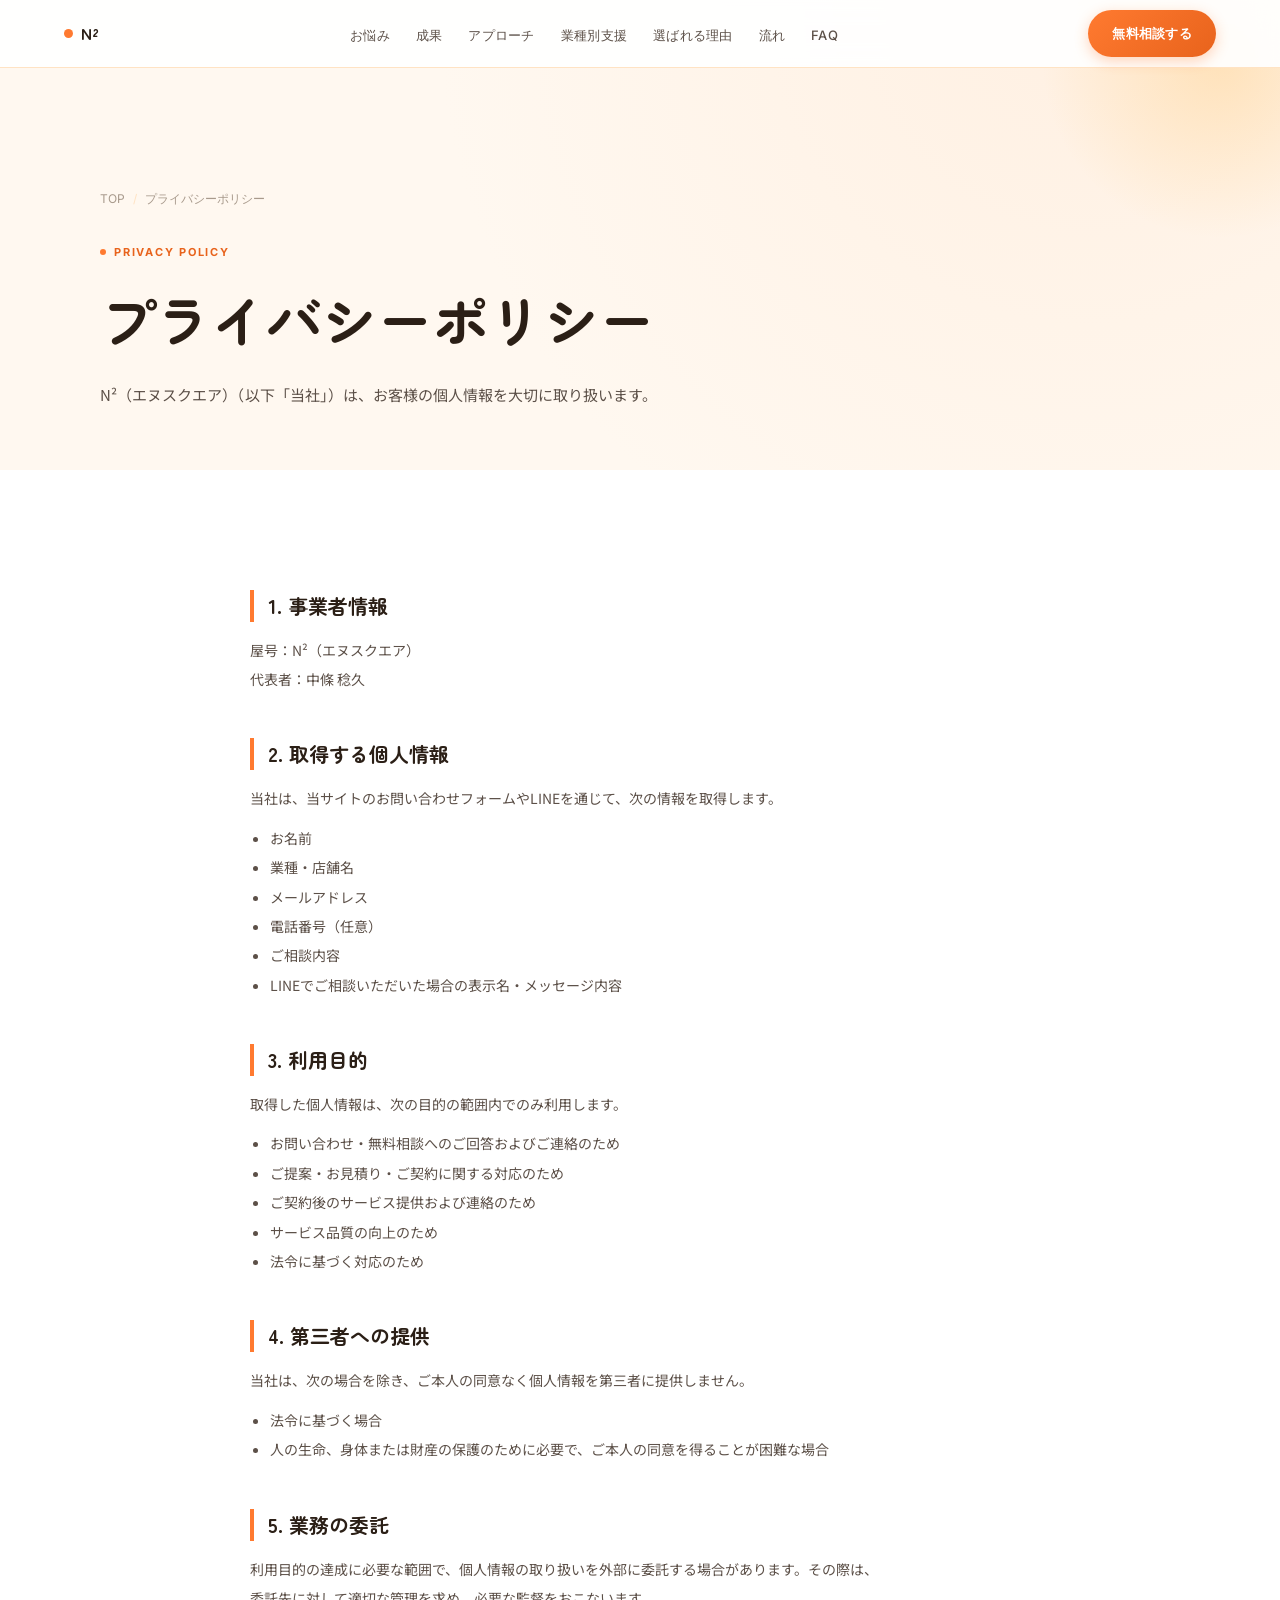
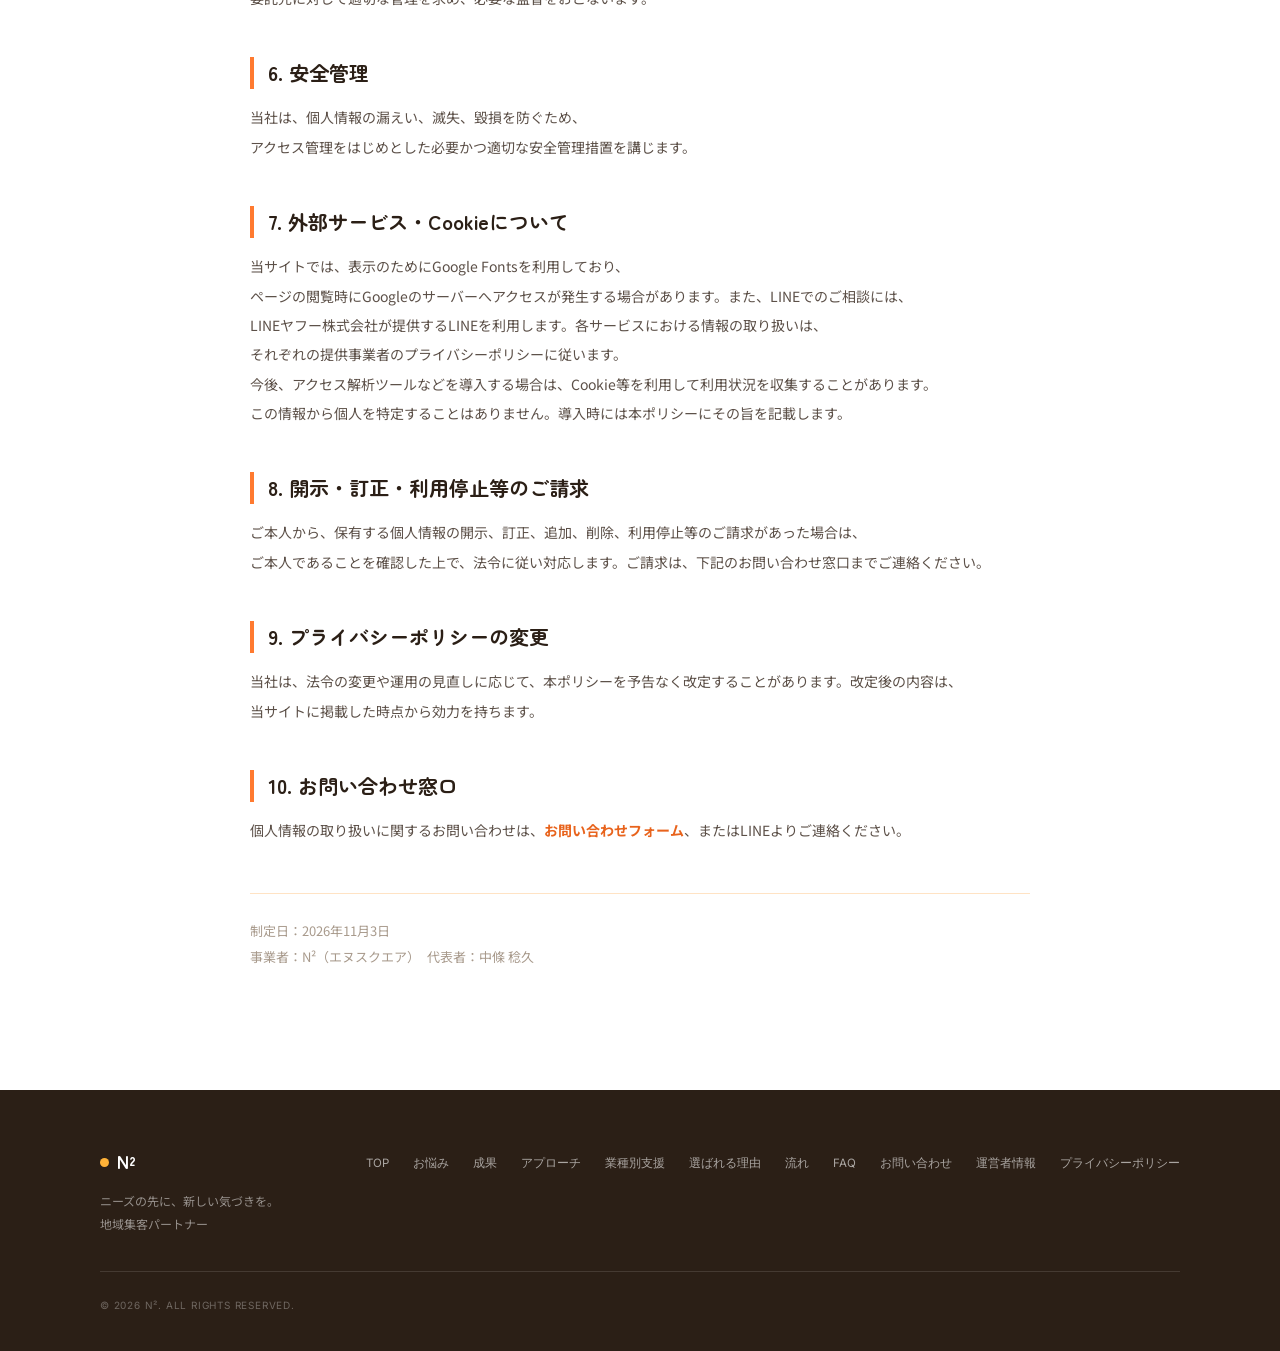
==== privacy.html @ 8d028111 "Add files via upload" ====
<!DOCTYPE html>
<html lang="ja">
<head>
<meta charset="UTF-8">
<meta name="viewport" content="width=device-width, initial-scale=1.0">
<link rel="preconnect" href="https://fonts.googleapis.com">
<link href="https://fonts.googleapis.com/css2?family=Zen+Maru+Gothic:wght@500;700;900&family=Inter:wght@400;500;600;700;800&family=Noto+Sans+JP:wght@400;500;700&display=swap" rel="stylesheet">
<link rel="stylesheet" href="style.css">
<title>プライバシーポリシー｜N²（エヌスクエア）</title>
<meta name="description" content="N²（エヌスクエア）のプライバシーポリシー。個人情報の取得・利用目的・管理についてご案内します。">
</head>
<body>
<!-- ── MOBILE NAV DRAWER ── -->
<div class="mobile-nav" id="mobileNav">
  <a href="pain.html" onclick="closeMobileNav()">お悩み</a>
  <a href="results.html" onclick="closeMobileNav()">成果</a>
  <a href="approach.html" onclick="closeMobileNav()">アプローチ</a>
  <a href="industries.html" onclick="closeMobileNav()">業種別支援</a>
  <a href="reasons.html" onclick="closeMobileNav()">選ばれる理由</a>
  <a href="flow.html" onclick="closeMobileNav()">流れ</a>
  <a href="faq.html" onclick="closeMobileNav()">FAQ</a>
  <div class="mobile-nav-cta">
    <a href="contact.html" class="btn-primary" onclick="closeMobileNav()" style="justify-content:center;width:100%">
      無料相談する
      <svg viewBox="0 0 14 14" stroke="currentColor" fill="none" stroke-width="1.8"><path d="M2 7h10M8 3l4 4-4 4"/></svg>
    </a>
  </div>
</div>

<!-- ── NAV ── -->
<nav class="nav" id="mainNav">
  <a href="index.html" class="nav-logo"><span class="dot"></span>N²</a>
  <ul class="nav-links">
    <li><a href="pain.html">お悩み</a></li>
    <li><a href="results.html">成果</a></li>
    <li><a href="approach.html">アプローチ</a></li>
    <li><a href="industries.html">業種別支援</a></li>
    <li><a href="reasons.html">選ばれる理由</a></li>
    <li><a href="flow.html">流れ</a></li>
    <li><a href="faq.html">FAQ</a></li>
  </ul>
  <div class="nav-right">
    <a href="contact.html" class="nav-cta">無料相談する</a>
    <button class="nav-hamburger" onclick="toggleMobileNav()" aria-label="メニュー">
      <span></span><span></span><span></span>
    </button>
  </div>
</nav>

<section class="page-header">
  <div class="page-header-inner">
    <div class="breadcrumb"><a href="index.html">TOP</a><span class="sep">/</span><span>プライバシーポリシー</span></div>
    <span class="eyebrow">PRIVACY POLICY</span>
    <h1 class="page-title">プライバシーポリシー</h1>
    <p class="page-lead">N²（エヌスクエア）（以下「当社」）は、お客様の個人情報を大切に取り扱います。</p>
  </div>
</section>

<section class="section-block">
  <div class="section-block-inner">
    <div class="policy-body">
      <h2>1. 事業者情報</h2>
      <p>屋号：N²（エヌスクエア）<br>代表者：中條 稔久</p>

      <h2>2. 取得する個人情報</h2>
      <p>当社は、当サイトのお問い合わせフォームやLINEを通じて、次の情報を取得します。</p>
      <ul>
        <li>お名前</li>
        <li>業種・店舗名</li>
        <li>メールアドレス</li>
        <li>電話番号（任意）</li>
        <li>ご相談内容</li>
        <li>LINEでご相談いただいた場合の表示名・メッセージ内容</li>
      </ul>

      <h2>3. 利用目的</h2>
      <p>取得した個人情報は、次の目的の範囲内でのみ利用します。</p>
      <ul>
        <li>お問い合わせ・無料相談へのご回答およびご連絡のため</li>
        <li>ご提案・お見積り・ご契約に関する対応のため</li>
        <li>ご契約後のサービス提供および連絡のため</li>
        <li>サービス品質の向上のため</li>
        <li>法令に基づく対応のため</li>
      </ul>

      <h2>4. 第三者への提供</h2>
      <p>当社は、次の場合を除き、ご本人の同意なく個人情報を第三者に提供しません。</p>
      <ul>
        <li>法令に基づく場合</li>
        <li>人の生命、身体または財産の保護のために必要で、ご本人の同意を得ることが困難な場合</li>
      </ul>

      <h2>5. 業務の委託</h2>
      <p>利用目的の達成に必要な範囲で、個人情報の取り扱いを外部に委託する場合があります。その際は、委託先に対して適切な管理を求め、必要な監督をおこないます。</p>

      <h2>6. 安全管理</h2>
      <p>当社は、個人情報の漏えい、滅失、毀損を防ぐため、アクセス管理をはじめとした必要かつ適切な安全管理措置を講じます。</p>

      <h2>7. 外部サービス・Cookieについて</h2>
      <p>当サイトでは、表示のためにGoogle Fontsを利用しており、ページの閲覧時にGoogleのサーバーへアクセスが発生する場合があります。また、LINEでのご相談には、LINEヤフー株式会社が提供するLINEを利用します。各サービスにおける情報の取り扱いは、それぞれの提供事業者のプライバシーポリシーに従います。</p>
      <p>今後、アクセス解析ツールなどを導入する場合は、Cookie等を利用して利用状況を収集することがあります。この情報から個人を特定することはありません。導入時には本ポリシーにその旨を記載します。</p>

      <h2>8. 開示・訂正・利用停止等のご請求</h2>
      <p>ご本人から、保有する個人情報の開示、訂正、追加、削除、利用停止等のご請求があった場合は、ご本人であることを確認した上で、法令に従い対応します。ご請求は、下記のお問い合わせ窓口までご連絡ください。</p>

      <h2>9. プライバシーポリシーの変更</h2>
      <p>当社は、法令の変更や運用の見直しに応じて、本ポリシーを予告なく改定することがあります。改定後の内容は、当サイトに掲載した時点から効力を持ちます。</p>

      <h2>10. お問い合わせ窓口</h2>
      <p>個人情報の取り扱いに関するお問い合わせは、<a href="contact.html" style="color:var(--accent-deep);font-weight:700;">お問い合わせフォーム</a>、またはLINEよりご連絡ください。</p>

      <div class="policy-meta">
        制定日：2026年11月3日<br>
        事業者：N²（エヌスクエア）　代表者：中條 稔久
      </div>
    </div>
  </div>
</section>

<!-- ════════════════ FOOTER ════════════════ -->
<footer class="footer">
  <div class="footer-inner">
    <div>
      <div class="footer-brand-name"><span class="dot"></span>N²</div>
      <div class="footer-brand-tagline">ニーズの先に、新しい気づきを。<br>地域集客パートナー</div>
    </div>
    <ul class="footer-nav">
      <li><a href="index.html">TOP</a></li>
      <li><a href="pain.html">お悩み</a></li>
      <li><a href="results.html">成果</a></li>
      <li><a href="approach.html">アプローチ</a></li>
      <li><a href="industries.html">業種別支援</a></li>
      <li><a href="reasons.html">選ばれる理由</a></li>
      <li><a href="flow.html">流れ</a></li>
      <li><a href="faq.html">FAQ</a></li>
      <li><a href="contact.html">お問い合わせ</a></li>
      <li><a href="about.html">運営者情報</a></li>
      <li><a href="privacy.html">プライバシーポリシー</a></li>
    </ul>
  </div>
  <div class="footer-bottom">
    <span class="footer-copy">© 2026 N². ALL RIGHTS RESERVED.</span>
  </div>
</footer>

<!-- FLOATING CTA -->
<div class="float-cta" id="floatCta">
  <a href="contact.html" class="float-btn line">
    <svg viewBox="0 0 18 18" fill="white" width="16" height="16"><path d="M9 1C4.58 1 1 4.13 1 8.01c0 3.39 2.69 6.24 6.35 6.85.47.09 1.11.27 1.27.62.14.32.09.82.04 1.14l-.2 1.23c-.06.35-.28 1.37 1.2.75 1.49-.63 8.03-4.73 10.96-8.1A6.9 6.9 0 0017 8.01C17 4.13 13.42 1 9 1z"/></svg>
    LINE相談
  </a>
  <a href="contact.html" class="float-btn primary">
    無料相談する
    <svg viewBox="0 0 14 14" stroke="currentColor" fill="none" stroke-width="1.8" width="14" height="14"><path d="M2 7h10M8 3l4 4-4 4"/></svg>
  </a>
</div>

<script src="script.js"></script>
</body>
</html>
---- style.css ----
/* ════════════════════════════
   TOKENS — オレンジ系ポップ・親近感
════════════════════════════ */
:root {
  --white:   #ffffff;
  --cream:   #fff8f0;
  --border:  #ffe3c4;
  --mid:     #a89a8c;
  --body:    #5c5048;
  --ink:     #2b1f16;

  --accent:      #ff7a30;
  --accent-deep: #e8631c;
  --accent-soft: #fff0e2;
  --accent-2:    #ffb238;
  --accent-2-soft: #fff6e5;

  --font-display: 'Zen Maru Gothic', 'Noto Sans JP', sans-serif;
  --font-ui:      'Inter', sans-serif;
  --font-body:    'Noto Sans JP', sans-serif;

  --max: 1080px;
  --pad-x: clamp(20px, 5vw, 80px);
  --pad-section: clamp(64px, 10vw, 120px);
}

*, *::before, *::after { box-sizing: border-box; margin: 0; padding: 0; }
html { scroll-behavior: smooth; -webkit-font-smoothing: antialiased; }
body {
  font-family: var(--font-body);
  background: var(--white);
  color: var(--ink);
  line-height: 1.85;
  overflow-x: hidden;
}
img { display: block; max-width: 100%; }
a { color: inherit; text-decoration: none; }
button { border: none; cursor: pointer; background: none; font-family: inherit; }

/* 日本語の自然な改行：助詞・句読点の直後で改行されにくいよう調整 */
.jp-text, h1, h2, h3, p {
  word-break: keep-all;
  overflow-wrap: anywhere;
  line-break: strict;
}

.wrap { max-width: var(--max); margin: 0 auto; padding: 0 var(--pad-x); }

.eyebrow {
  font-family: var(--font-ui);
  font-size: 11px;
  font-weight: 700;
  letter-spacing: 0.16em;
  color: var(--accent-deep);
  text-transform: uppercase;
  margin-bottom: 16px;
  display: inline-flex;
  align-items: center;
  gap: 8px;
}
.eyebrow::before {
  content: '';
  width: 6px;
  height: 6px;
  border-radius: 50%;
  background: var(--accent);
  display: block;
}
.divider { width: 100%; height: 1px; background: var(--border); }

.reveal { opacity: 0; transform: translateY(22px); transition: opacity .65s ease, transform .65s ease; }
.reveal.visible { opacity: 1; transform: translateY(0); }
.reveal-delay-1{transition-delay:.08s}.reveal-delay-2{transition-delay:.16s}
.reveal-delay-3{transition-delay:.24s}.reveal-delay-4{transition-delay:.32s}.reveal-delay-5{transition-delay:.4s}

/* ════════════════════════════
   NAV — ページ遷移型
════════════════════════════ */
.nav {
  position: fixed; top: 0; left: 0; right: 0; z-index: 200;
  height: 68px;
  display: flex; align-items: center; justify-content: space-between;
  padding: 0 var(--pad-x);
  background: rgba(255,255,255,0.92);
  backdrop-filter: blur(14px);
  border-bottom: 1px solid var(--border);
}
.nav-logo {
  font-family: var(--font-display);
  font-weight: 700;
  font-size: 16px;
  letter-spacing: 0.02em;
  color: var(--ink);
  display: flex; align-items: center; gap: 8px;
}
.nav-logo .dot { width: 9px; height: 9px; border-radius: 50%; background: var(--accent); }
.nav-right { display: flex; align-items: center; gap: 28px; }
.nav-links { display: flex; gap: 26px; list-style: none; }
.nav-links a {
  font-family: var(--font-ui); font-size: 13px; font-weight: 500;
  color: var(--body); letter-spacing: 0.02em;
  position: relative; padding: 4px 0;
  transition: color .2s;
}
.nav-links a::after {
  content: ''; position: absolute; left: 0; bottom: -2px;
  width: 0; height: 2px; background: var(--accent);
  transition: width .25s;
}
.nav-links a:hover { color: var(--ink); }
.nav-links a:hover::after { width: 100%; }
.nav-links a.active { color: var(--accent-deep); font-weight: 700; }
.nav-links a.active::after { width: 100%; }
.nav-cta {
  font-family: var(--font-ui); font-size: 13px; font-weight: 700; color: var(--white);
  background: linear-gradient(135deg, var(--accent), var(--accent-deep));
  padding: 11px 24px; border-radius: 100px; letter-spacing: 0.02em;
  box-shadow: 0 4px 14px rgba(255,122,48,0.32);
  transition: transform .2s, box-shadow .2s;
}
.nav-cta:hover { transform: translateY(-1px); box-shadow: 0 6px 18px rgba(255,122,48,0.42); }
.nav-hamburger { display: none; flex-direction: column; gap: 5px; padding: 4px; }
.nav-hamburger span { display: block; width: 22px; height: 2px; border-radius: 2px; background: var(--ink); transition: all .3s; }

.mobile-nav {
  position: fixed; inset: 0; z-index: 180; background: var(--white);
  display: flex; flex-direction: column; padding: 88px var(--pad-x) 40px;
  transform: translateX(100%); transition: transform .4s cubic-bezier(.4,0,.2,1);
}
.mobile-nav.open { transform: translateX(0); }
.mobile-nav a {
  font-family: var(--font-display); font-size: 24px; font-weight: 700; color: var(--ink);
  padding: 18px 0; border-bottom: 1px solid var(--border); display: block;
}
.mobile-nav a.active { color: var(--accent-deep); }
.mobile-nav-cta { margin-top: 32px; }

/* ════════════════════════════
   PAGE HEADER（各下層ページ共通の見出しブロック）
════════════════════════════ */
.page-header {
  padding: calc(68px + var(--pad-section)) var(--pad-x) 60px;
  background:
    radial-gradient(circle at 85% 0%, var(--accent-soft) 0%, transparent 55%),
    var(--cream);
  position: relative;
  overflow: hidden;
}
.page-header::before {
  content: '';
  position: absolute; top: -120px; right: -120px;
  width: 360px; height: 360px; border-radius: 50%;
  background: radial-gradient(circle, rgba(255,178,56,0.25), transparent 70%);
}
.page-header-inner { max-width: var(--max); margin: 0 auto; position: relative; z-index: 1; }
.breadcrumb {
  display: flex; align-items: center; gap: 8px;
  font-family: var(--font-ui); font-size: 12px; color: var(--mid);
  margin-bottom: 24px;
}
.breadcrumb a { color: var(--mid); transition: color .2s; }
.breadcrumb a:hover { color: var(--accent-deep); }
.breadcrumb .sep { color: var(--border); }
.page-title {
  font-family: var(--font-display);
  font-size: clamp(32px, 5.5vw, 56px);
  font-weight: 700;
  line-height: 1.45;
  letter-spacing: -0.01em;
}
.page-lead {
  font-size: 15px; color: var(--body); margin-top: 20px; max-width: 600px; line-height: 2;
}

/* ════════════════════════════
   HERO（TOPページ専用）
════════════════════════════ */
.hero {
  min-height: 92svh; padding-top: 68px;
  display: flex; flex-direction: column; justify-content: center;
  position: relative; overflow: hidden;
  background: linear-gradient(180deg, var(--cream) 0%, var(--white) 100%);
}
.hero-orb1 {
  position: absolute; top: -140px; right: -100px;
  width: 480px; height: 480px; border-radius: 50%;
  background: radial-gradient(circle at 40% 40%, rgba(255,122,48,0.18), transparent 70%);
  z-index: 0;
}
.hero-orb2 {
  position: absolute; bottom: -160px; left: -120px;
  width: 420px; height: 420px; border-radius: 50%;
  background: radial-gradient(circle at 60% 60%, rgba(255,178,56,0.16), transparent 70%);
  z-index: 0;
}
.hero-dots {
  position: absolute; inset: 0; z-index: 0; opacity: .5;
  background-image: radial-gradient(var(--border) 1.5px, transparent 1.5px);
  background-size: 28px 28px;
  mask-image: linear-gradient(180deg, black 0%, transparent 65%);
}
.hero-inner {
  position: relative; z-index: 2;
  padding: clamp(40px,8vh,90px) var(--pad-x);
  max-width: var(--max); margin: 0 auto; width: 100%;
}
.hero-badge {
  display: inline-flex; align-items: center; gap: 8px;
  font-family: var(--font-ui); font-size: 12px; font-weight: 700;
  color: var(--accent-deep); background: var(--accent-soft);
  padding: 8px 18px; border-radius: 100px; margin-bottom: 32px;
  opacity: 0; animation: fadeUp .8s ease .15s forwards;
}
.hero-h1 {
  font-family: var(--font-display);
  font-size: clamp(38px, 6.4vw, 78px);
  font-weight: 700; line-height: 1.5; letter-spacing: -0.01em;
  margin-bottom: 28px;
  opacity: 0; animation: fadeUp .9s ease .3s forwards;
}
.hero-h1 .hl {
  background: linear-gradient(135deg, var(--accent), var(--accent-2));
  -webkit-background-clip: text; background-clip: text; color: transparent;
}
.hero-sub {
  font-size: clamp(14px,1.4vw,16px); color: var(--body); font-weight: 400; line-height: 2.1;
  max-width: 540px; margin-bottom: 44px;
  opacity: 0; animation: fadeUp .9s ease .45s forwards;
}
.hero-actions { display: flex; gap: 14px; flex-wrap: wrap; opacity: 0; animation: fadeUp .9s ease .6s forwards; }

@keyframes fadeUp { from{opacity:0; transform:translateY(18px);} to{opacity:1; transform:translateY(0);} }

.hero-stat-floats {
  position: absolute; right: var(--pad-x); bottom: 64px; z-index: 2;
  display: flex; flex-direction: column; gap: 18px;
  opacity: 0; animation: fadeUp .9s ease .8s forwards;
}
.hero-stat-float { text-align: right; }
.hero-stat-float .n {
  font-family: var(--font-ui); font-size: 30px; font-weight: 700; color: var(--accent-deep); line-height: 1;
}
.hero-stat-float .l { font-family: var(--font-ui); font-size: 10px; color: var(--mid); letter-spacing: .08em; margin-top: 4px; }

/* ════════════════════════════
   BUTTONS
════════════════════════════ */
.btn-primary {
  display: inline-flex; align-items: center; gap: 9px;
  background: linear-gradient(135deg, var(--accent), var(--accent-deep));
  color: var(--white); font-family: var(--font-ui); font-size: 14px; font-weight: 700;
  letter-spacing: 0.02em; padding: 17px 32px; border-radius: 100px;
  box-shadow: 0 6px 20px rgba(255,122,48,0.32);
  transition: transform .2s, box-shadow .2s;
}
.btn-primary:hover { transform: translateY(-2px); box-shadow: 0 10px 26px rgba(255,122,48,0.4); }
.btn-primary svg { width: 14px; height: 14px; flex-shrink: 0; }
.btn-secondary {
  display: inline-flex; align-items: center; gap: 9px;
  background: var(--white); color: var(--ink); font-family: var(--font-ui); font-size: 14px; font-weight: 600;
  letter-spacing: 0.02em; padding: 16px 30px; border-radius: 100px; border: 1.5px solid var(--border);
  transition: border-color .2s, background .2s, transform .2s;
}
.btn-secondary:hover { border-color: var(--accent); background: var(--accent-soft); transform: translateY(-2px); }
.btn-white {
  display: inline-flex; align-items: center; gap: 9px;
  background: var(--white); color: var(--accent-deep); font-family: var(--font-ui); font-size: 13px; font-weight: 700;
  padding: 14px 26px; border-radius: 100px; white-space: nowrap;
  transition: transform .2s;
}
.btn-white:hover { transform: translateY(-2px); }

/* ════════════════════════════
   PAIN（お悩みページ）
════════════════════════════ */
.pain-grid {
  display: grid; grid-template-columns: repeat(3,1fr); gap: 20px; margin-top: 56px;
}
.pain-item {
  background: var(--white); border: 1.5px solid var(--border); border-radius: 20px;
  padding: 34px 28px; display: flex; flex-direction: column; gap: 16px;
  transition: transform .25s, box-shadow .25s, border-color .25s;
}
.pain-item:hover { transform: translateY(-4px); box-shadow: 0 16px 32px rgba(255,122,48,0.12); border-color: var(--accent); }
.pain-icon {
  width: 48px; height: 48px; border-radius: 14px;
  background: var(--accent-soft);
  display: flex; align-items: center; justify-content: center;
}
.pain-icon svg { width: 24px; height: 24px; stroke: var(--accent-deep); fill: none; stroke-width: 1.7; stroke-linecap: round; }
.pain-text { font-size: 15px; font-weight: 700; line-height: 1.7; color: var(--ink); }
.pain-sub { font-size: 13px; color: var(--body); line-height: 1.9; }

.pain-cta-block {
  margin-top: 56px; padding: 44px; border-radius: 24px;
  background: linear-gradient(135deg, var(--accent), var(--accent-deep));
  color: var(--white);
  display: flex; align-items: center; justify-content: space-between; gap: 24px;
}
.pain-cta-text {
  font-family: var(--font-display); font-size: clamp(18px,2.4vw,26px); font-weight: 700; line-height: 1.7;
}

/* ════════════════════════════
   RESULTS（成果イメージページ）
════════════════════════════ */
.results-ba {
  display: grid; grid-template-columns: 1fr auto 1fr; gap: 0; align-items: stretch; margin-top: 56px;
  border-radius: 24px; overflow: hidden; border: 1.5px solid var(--border);
}
.results-col { padding: 44px 38px; }
.results-col.before { background: var(--cream); }
.results-col.after  { background: linear-gradient(160deg, var(--accent), var(--accent-deep)); color: var(--white); }
.results-col-label {
  font-family: var(--font-ui); font-size: 11px; font-weight: 700; letter-spacing: 0.2em; margin-bottom: 28px;
  color: var(--mid);
}
.results-col.after .results-col-label { color: rgba(255,255,255,0.75); }
.result-metric { display: flex; flex-direction: column; gap: 6px; padding: 18px 0; border-bottom: 1px solid var(--border); }
.results-col.after .result-metric { border-color: rgba(255,255,255,0.22); }
.result-metric:last-child { border-bottom: none; }
.result-metric-label { font-size: 12px; color: var(--mid); }
.results-col.after .result-metric-label { color: rgba(255,255,255,0.7); }
.result-metric-val { font-family: var(--font-ui); font-size: 21px; font-weight: 600; color: var(--body); letter-spacing: -0.01em; }
.results-col.after .result-metric-val { color: var(--white); font-size: 27px; font-weight: 700; }
.results-col.after .result-metric-val span { font-size: 13px; font-weight: 600; color: rgba(255,255,255,0.8); margin-left: 6px; }
.results-arrow {
  display: flex; align-items: center; justify-content: center; padding: 0 22px; background: var(--white);
}
.results-arrow svg { width: 26px; height: 26px; stroke: var(--accent); fill: none; stroke-width: 1.8; }
.results-note { margin-top: 18px; font-size: 11px; color: var(--mid); }

.results-metrics { display: grid; grid-template-columns: repeat(4,1fr); gap: 16px; margin-top: 44px; }
.results-metric-card {
  background: var(--white); border: 1.5px solid var(--border); border-radius: 20px;
  padding: 32px 24px; display: flex; flex-direction: column; gap: 8px;
  transition: transform .2s, box-shadow .2s;
}
.results-metric-card:hover { transform: translateY(-4px); box-shadow: 0 14px 28px rgba(255,122,48,0.12); }
.rmc-num { font-family: var(--font-ui); font-size: 40px; font-weight: 800; letter-spacing: -0.03em; color: var(--accent-deep); line-height: 1; }
.rmc-num .rmc-unit { font-size: 17px; font-weight: 700; }
.rmc-label { font-size: 12px; color: var(--body); line-height: 1.8; }
.rmc-tag {
  display: inline-block; margin-top: 4px; font-family: var(--font-ui); font-size: 10px; font-weight: 700;
  letter-spacing: 0.1em; color: var(--accent-deep); background: var(--accent-soft); padding: 4px 10px; border-radius: 100px; width: fit-content;
}

/* ════════════════════════════
   APPROACH（アプローチページ）
════════════════════════════ */
.approach-diagram { display: grid; grid-template-columns: 1fr 64px 1fr 64px 1fr; gap: 0; align-items: center; margin: 56px 0 36px; }
.approach-node {
  background: var(--white); border: 1.5px solid var(--border); border-radius: 22px;
  padding: 34px 26px; display: flex; flex-direction: column; gap: 16px; height: 100%;
  transition: box-shadow .25s, transform .25s, border-color .25s;
}
.approach-node:hover { box-shadow: 0 16px 34px rgba(255,122,48,0.14); transform: translateY(-4px); border-color: var(--accent); }
.approach-node-icon {
  width: 48px; height: 48px; border-radius: 14px; background: var(--accent-soft);
  display: flex; align-items: center; justify-content: center;
}
.approach-node-icon svg { width: 24px; height: 24px; stroke: var(--accent-deep); fill: none; stroke-width: 1.7; stroke-linecap: round; }
.approach-node-name { font-size: 17px; font-weight: 700; color: var(--ink); line-height: 1.6; }
.approach-node-desc { font-size: 12.5px; color: var(--body); line-height: 1.95; }
.approach-node-tags { display: flex; flex-wrap: wrap; gap: 6px; margin-top: auto; }
.tag {
  font-family: var(--font-ui); font-size: 10px; font-weight: 600; letter-spacing: 0.04em;
  padding: 5px 11px; border-radius: 100px; background: var(--accent-2-soft); color: var(--accent-deep);
}
.approach-arrow { display: flex; align-items: center; justify-content: center; }
.approach-arrow svg { width: 24px; height: 24px; stroke: var(--accent); fill: none; stroke-width: 2; }

.approach-center {
  grid-column: 1 / -1; margin-top: 28px; border-radius: 24px;
  background: linear-gradient(135deg, var(--ink), #4a3525);
  color: var(--white); padding: 40px 44px;
  display: flex; align-items: center; justify-content: space-between; gap: 24px;
}
.approach-center-left { display: flex; flex-direction: column; gap: 10px; }
.approach-center-tag { font-family: var(--font-ui); font-size: 11px; font-weight: 700; letter-spacing: 0.18em; color: var(--accent-2); }
.approach-center-title { font-family: var(--font-display); font-size: clamp(20px,2.8vw,30px); font-weight: 700; color: var(--white); line-height: 1.7; }
.approach-center-right { display: flex; gap: 18px; }
.approach-result-chip {
  display: flex; flex-direction: column; align-items: center; gap: 6px; padding: 20px 22px;
  border: 1.5px solid rgba(255,255,255,0.16); border-radius: 18px; min-width: 92px;
  background: rgba(255,255,255,0.05);
}
.approach-result-chip .arc-n { font-family: var(--font-ui); font-size: 15px; font-weight: 700; color: var(--white); white-space: nowrap; }
.approach-result-chip .arc-l { font-size: 10px; color: var(--accent-2); letter-spacing: 0.1em; font-weight: 700; }

/* ════════════════════════════
   SEGMENTS（業種別ページ）
════════════════════════════ */
.segments-grid { display: grid; grid-template-columns: repeat(3,1fr); gap: 22px; margin-top: 56px; }
.segment-card { border: 1.5px solid var(--border); border-radius: 24px; overflow: hidden; transition: box-shadow .3s, transform .3s; background: var(--white); }
.segment-card:hover { box-shadow: 0 18px 40px rgba(255,122,48,0.14); transform: translateY(-5px); }
.segment-card-top { padding: 36px 32px 30px; border-bottom: 1px solid var(--border); }
.segment-industry { font-family: var(--font-ui); font-size: 10px; font-weight: 700; letter-spacing: 0.2em; color: var(--accent-deep); margin-bottom: 16px; display: block; }
.segment-goal { font-family: var(--font-display); font-size: 23px; font-weight: 700; line-height: 1.65; margin-bottom: 16px; }
.segment-desc { font-size: 13px; color: var(--body); line-height: 1.95; }
.segment-card-bottom { padding: 22px 32px; background: var(--cream); }
.segment-tactics { list-style: none; display: flex; flex-direction: column; gap: 9px; }
.segment-tactics li { display: flex; align-items: flex-start; gap: 10px; font-size: 12.5px; color: var(--body); line-height: 1.7; }
.segment-tactics li::before { content: ''; width: 5px; height: 5px; border-radius: 50%; background: var(--accent); margin-top: 7px; flex-shrink: 0; }
.segment-cta {
  display: flex; align-items: center; gap: 8px; font-family: var(--font-ui); font-size: 12px; font-weight: 700;
  color: var(--accent-deep); margin-top: 18px; padding-top: 18px; border-top: 1px solid var(--border);
}
.segment-cta svg { width: 14px; height: 14px; stroke: var(--accent-deep); fill: none; stroke-width: 2; transition: transform .2s; }
.segment-card:hover .segment-cta svg { transform: translateX(4px); }

/* ════════════════════════════
   REASONS（選ばれる理由ページ）
════════════════════════════ */
.reasons-layout { display: grid; grid-template-columns: 1fr 1fr; gap: 64px; align-items: start; margin-top: 16px; }
.reasons-left { position: sticky; top: 100px; }
.reasons-body { font-size: 14px; color: var(--body); line-height: 2.1; margin-bottom: 36px; }
.reasons-list { display: flex; flex-direction: column; gap: 16px; }
.reason-item {
  padding: 28px; border: 1.5px solid var(--border); border-radius: 20px;
  display: flex; gap: 20px; align-items: flex-start; background: var(--white);
  transition: border-color .2s, box-shadow .2s;
}
.reason-item:hover { border-color: var(--accent); box-shadow: 0 12px 26px rgba(255,122,48,0.1); }
.reason-num {
  font-family: var(--font-ui); font-size: 14px; font-weight: 800; color: var(--white);
  background: linear-gradient(135deg, var(--accent), var(--accent-deep));
  width: 34px; height: 34px; border-radius: 50%;
  display: flex; align-items: center; justify-content: center; flex-shrink: 0;
}
.reason-content { flex: 1; }
.reason-title { font-size: 16px; font-weight: 700; margin-bottom: 8px; line-height: 1.65; }
.reason-desc { font-size: 13px; color: var(--body); line-height: 1.95; }

/* ════════════════════════════
   FLOW（流れページ）
════════════════════════════ */
.flow-steps { display: flex; flex-direction: column; gap: 16px; margin-top: 56px; }
.flow-step {
  display: grid; grid-template-columns: 88px 1fr auto; gap: 0; align-items: stretch;
  border: 1.5px solid var(--border); border-radius: 20px; overflow: hidden; min-height: 96px;
  transition: border-color .2s, box-shadow .2s;
}
.flow-step:hover { border-color: var(--accent); box-shadow: 0 14px 28px rgba(255,122,48,0.1); }
.flow-step-n {
  display: flex; align-items: center; justify-content: center; background: var(--accent-soft);
  font-family: var(--font-ui); font-size: 12px; font-weight: 700; color: var(--accent-deep); letter-spacing: 0.1em;
}
.flow-step-body { padding: 24px 32px; display: flex; flex-direction: column; justify-content: center; gap: 6px; }
.flow-step-name { font-size: 17px; font-weight: 700; color: var(--ink); }
.flow-step-desc { font-size: 13px; color: var(--body); line-height: 1.9; }
.flow-step-period { display: flex; align-items: center; padding: 0 28px; border-left: 1px solid var(--border); }
.period-badge {
  font-family: var(--font-ui); font-size: 11px; font-weight: 700; color: var(--accent-deep);
  background: var(--accent-2-soft); padding: 7px 14px; border-radius: 100px; white-space: nowrap;
}

/* ════════════════════════════
   FAQ
════════════════════════════ */
.faq-list { display: flex; flex-direction: column; gap: 14px; margin-top: 56px; }
.faq-item { border: 1.5px solid var(--border); border-radius: 18px; background: var(--white); overflow: hidden; }
.faq-q { display: flex; align-items: center; justify-content: space-between; gap: 24px; padding: 26px 30px; cursor: pointer; user-select: none; }
.faq-q-text { font-size: 15px; font-weight: 700; line-height: 1.7; flex: 1; }
.faq-q-icon {
  width: 30px; height: 30px; border-radius: 50%; background: var(--accent-soft);
  display: flex; align-items: center; justify-content: center; flex-shrink: 0; transition: transform .3s, background .3s;
}
.faq-q-icon svg { width: 13px; height: 13px; stroke: var(--accent-deep); fill: none; stroke-width: 2.2; transition: transform .3s; }
.faq-item.open .faq-q-icon { background: linear-gradient(135deg, var(--accent), var(--accent-deep)); }
.faq-item.open .faq-q-icon svg { stroke: var(--white); transform: rotate(45deg); }
.faq-a { max-height: 0; overflow: hidden; transition: max-height .4s ease, padding .3s ease; padding: 0 30px; }
.faq-item.open .faq-a { max-height: 400px; padding: 0 30px 26px; }
.faq-a p { font-size: 14px; color: var(--body); line-height: 2; border-left: 3px solid var(--accent); padding-left: 18px; }

/* ════════════════════════════
   CONTACT
════════════════════════════ */
.contact-layout { display: grid; grid-template-columns: 1fr 1fr; gap: 64px; align-items: start; margin-top: 16px; }
.contact-body-text { font-size: 14px; color: var(--body); line-height: 2.1; margin-bottom: 36px; }
.contact-line-block { border: 1.5px solid var(--border); border-radius: 22px; padding: 28px; display: flex; flex-direction: column; gap: 14px; background: var(--cream); }
.contact-line-label { font-family: var(--font-ui); font-size: 11px; font-weight: 700; letter-spacing: 0.16em; color: var(--mid); }
.contact-line-btn {
  display: inline-flex; align-items: center; gap: 10px; background: #06C755; color: var(--white);
  font-family: var(--font-ui); font-size: 14px; font-weight: 700; padding: 15px 28px; border-radius: 100px;
  width: fit-content; transition: transform .2s;
}
.contact-line-btn:hover { transform: translateY(-2px); }
.contact-line-note { font-size: 12px; color: var(--mid); }

.contact-form { display: flex; flex-direction: column; gap: 16px; border: 1.5px solid var(--border); border-radius: 22px; padding: 28px; background: var(--white); }
.form-row { display: flex; flex-direction: column; gap: 8px; }
.form-row label { font-family: var(--font-ui); font-size: 11px; font-weight: 700; letter-spacing: 0.1em; color: var(--mid); }
.form-row input, .form-row select, .form-row textarea {
  border: 1.5px solid var(--border); border-radius: 12px; outline: none; background: var(--cream);
  font-family: var(--font-body); font-size: 14px; color: var(--ink); padding: 13px 16px; width: 100%; resize: none;
  transition: border-color .2s, background .2s;
}
.form-row input:focus, .form-row select:focus, .form-row textarea:focus { border-color: var(--accent); background: var(--white); }
.form-row textarea { min-height: 110px; }
.btn-form-submit {
  width: 100%; background: linear-gradient(135deg, var(--accent), var(--accent-deep)); color: var(--white);
  font-family: var(--font-ui); font-size: 14px; font-weight: 700; letter-spacing: 0.04em; padding: 17px;
  border-radius: 100px; display: flex; align-items: center; justify-content: center; gap: 10px;
  box-shadow: 0 6px 18px rgba(255,122,48,0.32); transition: transform .2s;
}
.btn-form-submit:hover { transform: translateY(-2px); }
.form-note { font-size: 11px; color: var(--mid); margin-top: 4px; text-align: center; }

/* ════════════════════════════
   TOP PAGE — section summary cards (linking to subpages)
════════════════════════════ */
.section-block { padding: var(--pad-section) var(--pad-x); }
.section-block.alt { background: var(--cream); }
.section-block-inner { max-width: var(--max); margin: 0 auto; }
.section-block-header { display: flex; align-items: flex-end; justify-content: space-between; gap: 24px; margin-bottom: 48px; flex-wrap: wrap; }
.section-block-title { font-family: var(--font-display); font-size: clamp(26px,3.6vw,40px); font-weight: 700; line-height: 1.6; }
.section-block-link { font-family: var(--font-ui); font-size: 13px; font-weight: 700; color: var(--accent-deep); display: flex; align-items: center; gap: 6px; }
.section-block-link svg { width: 14px; height: 14px; stroke: var(--accent-deep); fill: none; stroke-width: 2; transition: transform .2s; }
.section-block-link:hover svg { transform: translateX(4px); }

.summary-grid { display: grid; grid-template-columns: repeat(3,1fr); gap: 20px; }
.summary-card {
  background: var(--white); border: 1.5px solid var(--border); border-radius: 22px; padding: 32px 28px;
  display: flex; flex-direction: column; gap: 14px; transition: transform .25s, box-shadow .25s, border-color .25s;
}
.summary-card:hover { transform: translateY(-5px); box-shadow: 0 18px 36px rgba(255,122,48,0.13); border-color: var(--accent); }
.summary-icon { width: 46px; height: 46px; border-radius: 14px; background: var(--accent-soft); display: flex; align-items: center; justify-content: center; }
.summary-icon svg { width: 22px; height: 22px; stroke: var(--accent-deep); fill: none; stroke-width: 1.7; stroke-linecap: round; }
.summary-card-title { font-size: 16px; font-weight: 700; line-height: 1.6; }
.summary-card-desc { font-size: 12.5px; color: var(--body); line-height: 1.9; }
.summary-card-more { font-family: var(--font-ui); font-size: 11px; font-weight: 700; color: var(--accent-deep); display: flex; align-items: center; gap: 6px; margin-top: auto; }
.summary-card-more svg { width: 12px; height: 12px; transition: transform .2s; }
.summary-card:hover .summary-card-more svg { transform: translateX(3px); }

.cta-band {
  margin: 0 var(--pad-x);
  border-radius: 28px;
  background: linear-gradient(135deg, var(--accent), var(--accent-2));
  padding: 56px 48px;
  display: flex; align-items: center; justify-content: space-between; gap: 32px;
  color: var(--white);
}
.cta-band-title { font-family: var(--font-display); font-size: clamp(22px,3vw,32px); font-weight: 700; line-height: 1.7; }
.cta-band-actions { display: flex; gap: 14px; flex-wrap: wrap; }
.btn-cta-white {
  display: inline-flex; align-items: center; gap: 9px; background: var(--white); color: var(--accent-deep);
  font-family: var(--font-ui); font-size: 14px; font-weight: 700; padding: 16px 30px; border-radius: 100px;
  transition: transform .2s;
}
.btn-cta-white:hover { transform: translateY(-2px); }
.btn-cta-outline {
  display: inline-flex; align-items: center; gap: 9px; background: rgba(255,255,255,0.15); color: var(--white);
  font-family: var(--font-ui); font-size: 14px; font-weight: 700; padding: 16px 30px; border-radius: 100px;
  border: 1.5px solid rgba(255,255,255,0.5); transition: background .2s, transform .2s;
}
.btn-cta-outline:hover { background: rgba(255,255,255,0.25); transform: translateY(-2px); }

/* ════════════════════════════
   FOOTER
════════════════════════════ */
.footer { background: var(--ink); color: var(--white); padding: 56px var(--pad-x) 36px; }
.footer-inner {
  max-width: var(--max); margin: 0 auto; display: grid; grid-template-columns: 1fr auto; gap: 40px; align-items: start;
  padding-bottom: 36px; border-bottom: 1px solid rgba(255,255,255,0.12);
}
.footer-brand-name { font-family: var(--font-display); font-weight: 700; font-size: 17px; display: flex; align-items: center; gap: 8px; margin-bottom: 12px; }
.footer-brand-name .dot { width: 9px; height: 9px; border-radius: 50%; background: var(--accent-2); }
.footer-brand-tagline { font-size: 12px; color: rgba(255,255,255,0.5); line-height: 1.9; }
.footer-nav { display: flex; flex-wrap: wrap; gap: 24px; list-style: none; }
.footer-nav a { font-family: var(--font-ui); font-size: 11.5px; color: rgba(255,255,255,0.6); transition: color .2s; }
.footer-nav a:hover { color: var(--accent-2); }
.footer-bottom { max-width: var(--max); margin: 24px auto 0; display: flex; justify-content: space-between; align-items: center; flex-wrap: wrap; gap: 12px; }
.footer-copy { font-family: var(--font-ui); font-size: 10px; color: rgba(255,255,255,0.32); letter-spacing: 0.08em; }

/* ════════════════════════════
   FLOATING CTA
════════════════════════════ */
.float-cta {
  position: fixed; bottom: 24px; right: 24px; z-index: 150;
  display: flex; flex-direction: column; gap: 10px;
  opacity: 0; transform: translateY(20px); transition: opacity .4s, transform .4s; pointer-events: none;
}
.float-cta.visible { opacity: 1; transform: translateY(0); pointer-events: all; }
.float-btn {
  display: flex; align-items: center; gap: 10px; padding: 14px 22px; border-radius: 100px;
  font-family: var(--font-ui); font-size: 12.5px; font-weight: 700; letter-spacing: 0.02em;
  box-shadow: 0 8px 24px rgba(0,0,0,0.16); transition: transform .2s;
}
.float-btn:hover { transform: translateY(-2px); }
.float-btn.primary { background: linear-gradient(135deg, var(--accent), var(--accent-deep)); color: var(--white); }
.float-btn.line { background: #06C755; color: var(--white); }
.float-btn svg { width: 16px; height: 16px; flex-shrink: 0; }

/* ════════════════════════════
   MOBILE
════════════════════════════ */
@media (max-width: 900px) {
  .nav-links { display: none; }
  .nav-cta { display: none; }
  .nav-hamburger { display: flex; }
  .hero-stat-floats { display: none; }
  .pain-grid { grid-template-columns: 1fr 1fr; }
  .results-ba { grid-template-columns: 1fr; }
  .results-arrow { display: none; }
  .results-metrics { grid-template-columns: 1fr 1fr; }
  .approach-diagram { grid-template-columns: 1fr; gap: 16px; }
  .approach-arrow { transform: rotate(90deg); padding: 4px 0; }
  .approach-center { flex-direction: column; align-items: flex-start; }
  .approach-center-right { flex-wrap: wrap; }
  .segments-grid { grid-template-columns: 1fr; }
  .reasons-layout { grid-template-columns: 1fr; gap: 32px; }
  .reasons-left { position: static; }
  .contact-layout { grid-template-columns: 1fr; gap: 40px; }
  .footer-inner { grid-template-columns: 1fr; }
  .pain-cta-block { flex-direction: column; text-align: center; }
  .summary-grid { grid-template-columns: 1fr; }
  .cta-band { flex-direction: column; text-align: center; padding: 40px 28px; }
  .float-cta { bottom: 14px; right: 14px; }
}
@media (max-width: 600px) {
  .pain-grid { grid-template-columns: 1fr; }
  .results-metrics { grid-template-columns: 1fr 1fr; }
  .flow-step { grid-template-columns: 64px 1fr; }
  .flow-step-period { display: none; }
  .faq-q { padding: 20px; }
  .faq-a { padding: 0 20px; }
  .faq-item.open .faq-a { padding: 0 20px 22px; }
}

/* ── LINE QR block ── */
.line-qr-wrap {
  display: flex;
  align-items: center;
  gap: 20px;
  margin-top: 4px;
}
.line-qr-img {
  width: 96px;
  height: 96px;
  border: 2px solid var(--border);
  border-radius: 12px;
  object-fit: cover;
  background: var(--cream);
  display: flex;
  align-items: center;
  justify-content: center;
  flex-shrink: 0;
  overflow: hidden;
}
.line-qr-img img { width: 100%; height: 100%; object-fit: cover; }
.line-qr-placeholder {
  width: 96px;
  height: 96px;
  border: 2px dashed var(--accent);
  border-radius: 12px;
  background: var(--accent-soft);
  display: flex;
  flex-direction: column;
  align-items: center;
  justify-content: center;
  gap: 6px;
  flex-shrink: 0;
  font-family: var(--font-ui);
  font-size: 10px;
  font-weight: 600;
  color: var(--accent-deep);
  text-align: center;
}
.line-qr-info { display: flex; flex-direction: column; gap: 6px; }
.line-qr-info .contact-line-btn { margin-top: 0; }

/* ── 業種別カード：上部エリアの高さを統一して下部タクティクスを揃える ── */
.segments-grid {
  align-items: stretch;
}
.segment-card {
  display: flex;
  flex-direction: column;
}
.segment-card-top {
  flex: 1;
}
.segment-card-bottom {
  flex-shrink: 0;
}

/* ── page-lead の改行制御（成果・アプローチ）── */
.page-lead {
  max-width: 780px;
}

/* ── CTAバンド：タイトルを常に2行以内に収める ── */
.cta-band-title {
  font-size: clamp(18px, 2.2vw, 26px);
  line-height: 1.65;
  max-width: 520px;
}

/* ── approach-center-title：3行レイアウト調整 ── */
.approach-center-title {
  font-size: clamp(17px, 2.2vw, 26px);
  line-height: 1.75;
}

/* ── 改行を文節単位にそろえる ── */
.nb { display: inline-block; }

/* ── 運営者情報ページ ── */
.philosophy {
  text-align: center;
  padding: 56px 32px;
  border-radius: 28px;
  background: radial-gradient(circle at 50% 0%, var(--accent-soft), var(--cream));
  border: 1.5px solid var(--border);
}
.philosophy-formula {
  font-family: var(--font-ui);
  font-weight: 800;
  font-size: clamp(36px, 7vw, 76px);
  letter-spacing: -0.02em;
  line-height: 1.3;
  margin: 8px 0 20px;
  display: flex; align-items: center; justify-content: center; gap: 0.35em; flex-wrap: wrap;
}
.philosophy-formula .x { color: var(--accent); font-weight: 600; }
.philosophy-text { font-size: 14px; color: var(--body); line-height: 2.1; max-width: 560px; margin: 0 auto; }
.about-pair { display: grid; grid-template-columns: 1fr 1fr; gap: 20px; margin-top: 20px; }
.about-pair-card { background: var(--white); border: 1.5px solid var(--border); border-radius: 22px; padding: 32px 28px; }
.about-pair-label { font-family: var(--font-ui); font-size: 12px; font-weight: 800; letter-spacing: 0.14em; color: var(--accent-deep); margin-bottom: 10px; }
.about-pair-title { font-size: 17px; font-weight: 700; margin-bottom: 10px; line-height: 1.6; }
.about-pair-desc { font-size: 13px; color: var(--body); line-height: 2; }

.info-table { margin-top: 56px; border: 1.5px solid var(--border); border-radius: 22px; overflow: hidden; background: var(--white); }
.info-row { display: grid; grid-template-columns: 200px 1fr; border-bottom: 1px solid var(--border); }
.info-row:last-child { border-bottom: none; }
.info-row dt { padding: 22px 28px; background: var(--cream); font-size: 13px; font-weight: 700; color: var(--ink); }
.info-row dd { padding: 22px 28px; font-size: 14px; color: var(--body); line-height: 1.9; }
.info-row dd a { color: var(--accent-deep); font-weight: 700; }

/* ── TOP：ABOUT導線 ── */
.about-teaser { display: flex; align-items: center; justify-content: space-between; gap: 32px; flex-wrap: wrap; }
.about-teaser-text { font-size: 14px; color: var(--body); line-height: 2; margin-top: 14px; max-width: 520px; }

/* ── プライバシーポリシー ── */
.policy-body { max-width: 780px; margin: 0 auto; }
.policy-body h2 { font-family: var(--font-display); font-size: 20px; font-weight: 700; margin: 44px 0 14px; padding-left: 14px; border-left: 4px solid var(--accent); line-height: 1.6; }
.policy-body h2:first-of-type { margin-top: 0; }
.policy-body p { font-size: 14px; color: var(--body); line-height: 2.1; }
.policy-body ul { margin: 10px 0 0 1.4em; font-size: 14px; color: var(--body); line-height: 2.1; }
.policy-meta { margin-top: 48px; padding-top: 24px; border-top: 1px solid var(--border); font-size: 13px; color: var(--mid); line-height: 2; }

/* ── フォーム同意チェック ── */
.form-consent { display: flex; align-items: flex-start; gap: 10px; font-size: 12.5px; color: var(--body); line-height: 1.8; cursor: pointer; }
.form-consent input { margin-top: 5px; accent-color: var(--accent); width: 16px; height: 16px; flex-shrink: 0; }
.form-consent a { color: var(--accent-deep); font-weight: 700; text-decoration: underline; }

@media (max-width: 900px) {
  .about-pair { grid-template-columns: 1fr; }
  .info-row { grid-template-columns: 1fr; }
  .info-row dt { padding: 16px 22px 6px; background: var(--white); }
  .info-row dd { padding: 0 22px 18px; }
}
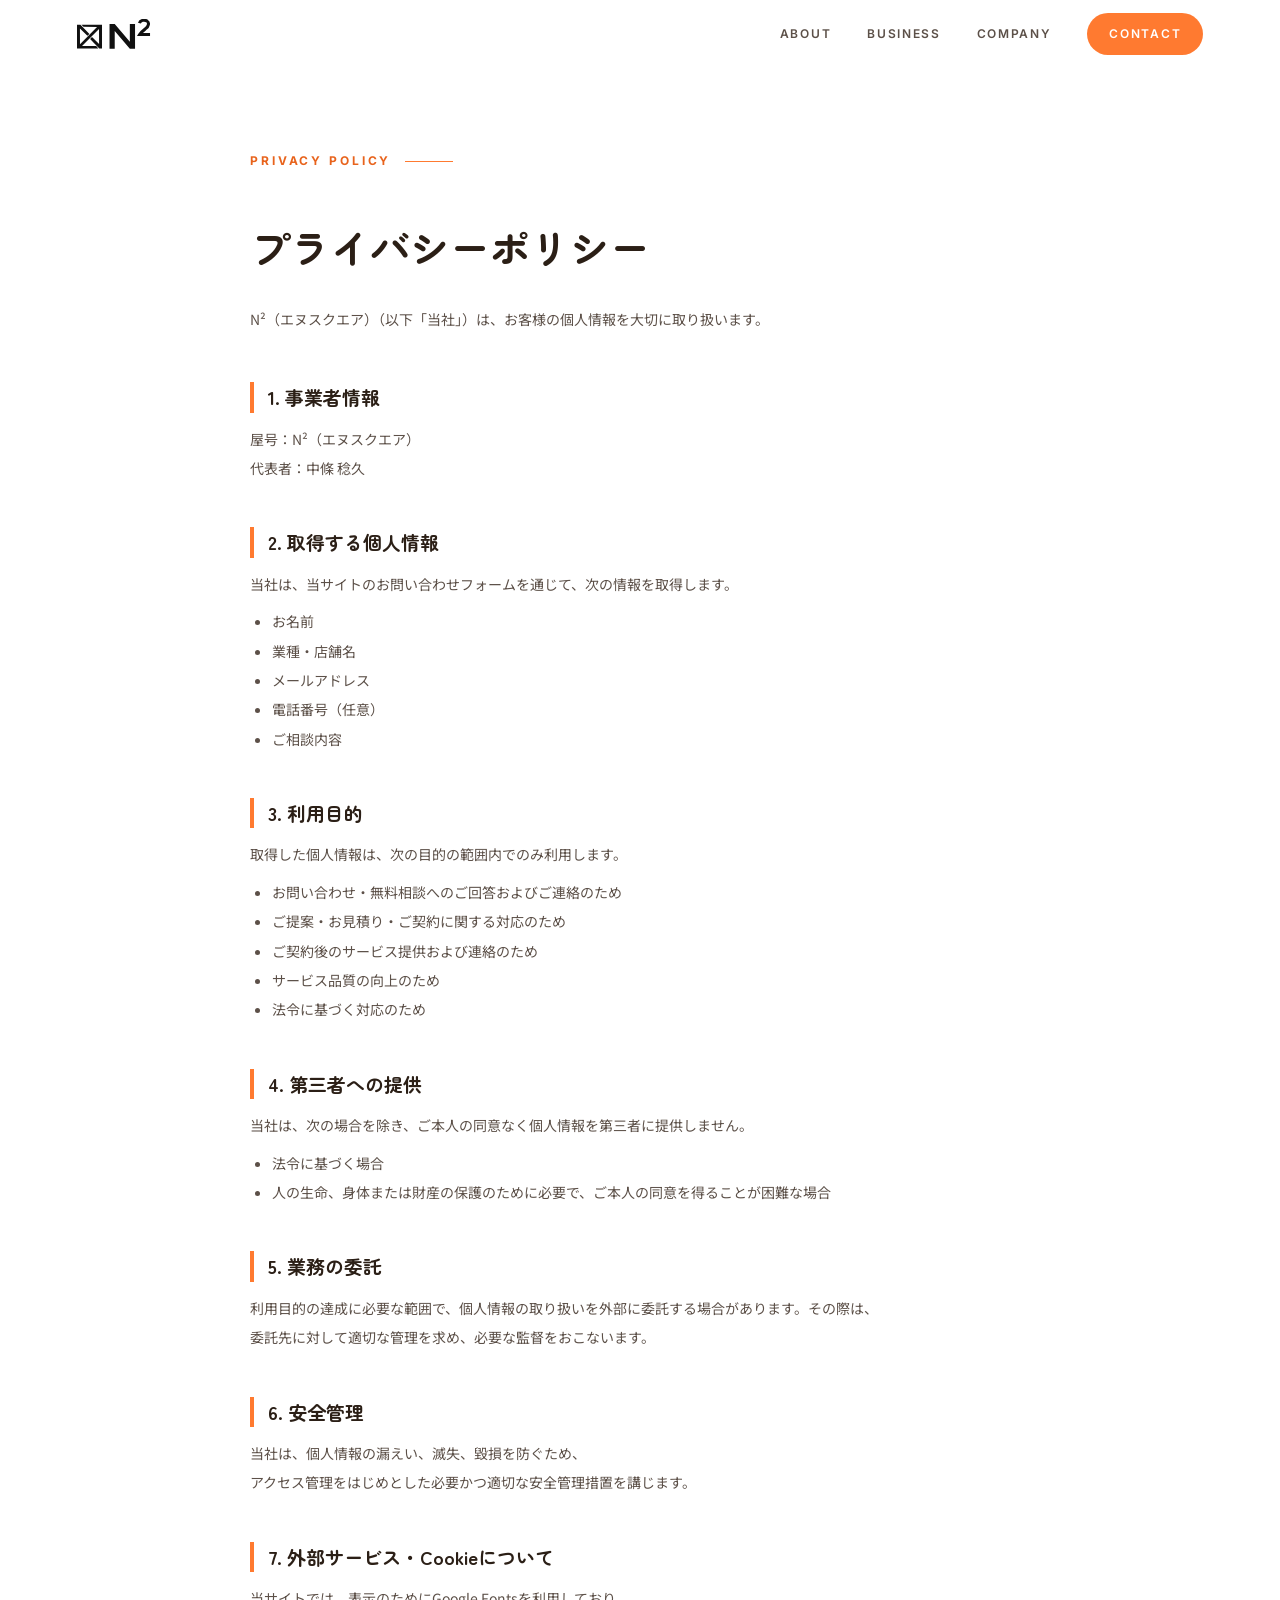
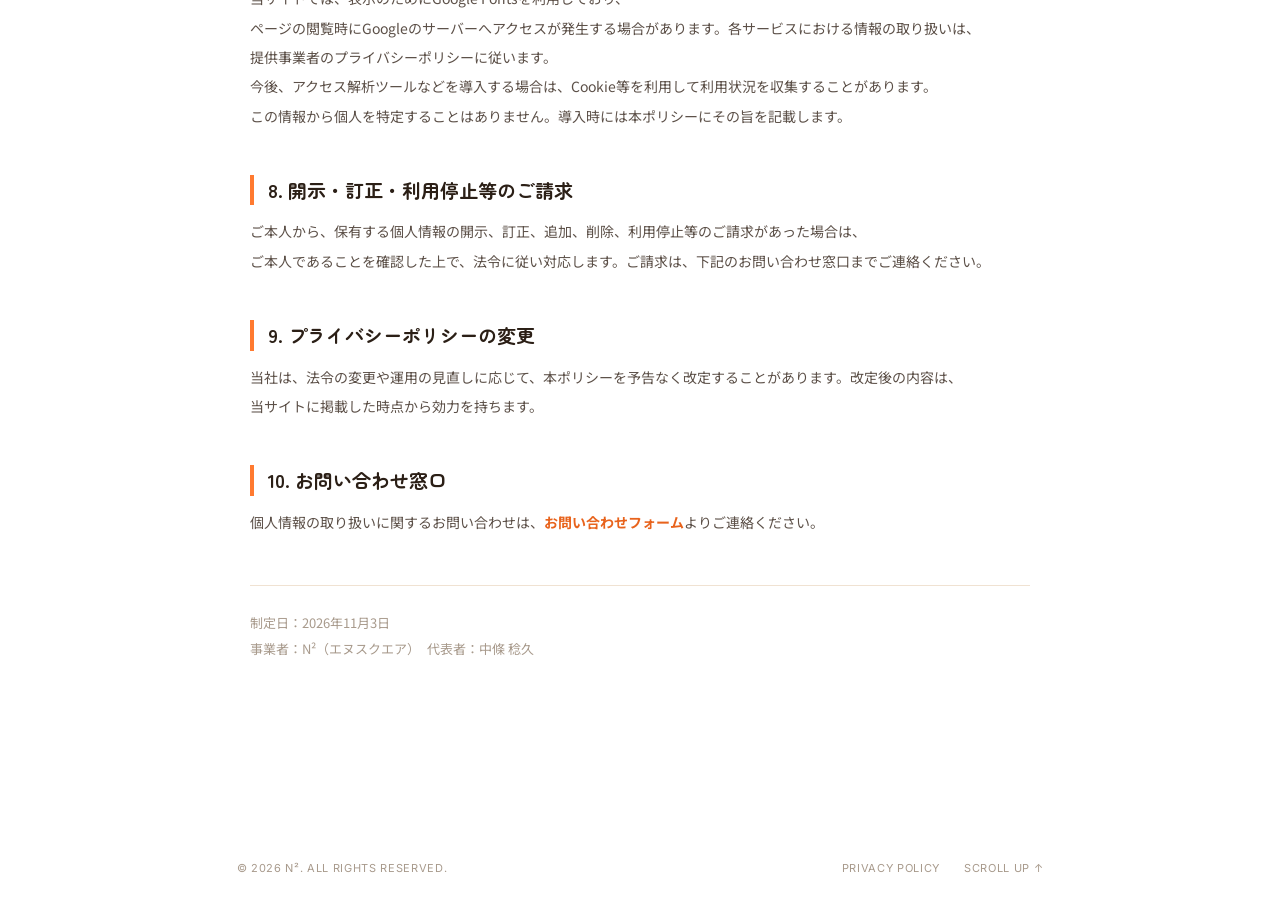
==== commit cccd3b2f: "ワンページ版サイトに差し替え" ====
--- a/privacy.html
+++ b/privacy.html
@@ -1,76 +1,49 @@
 <!DOCTYPE html>
 <html lang="ja">
 <head>
-<meta charset="UTF-8">
-<meta name="viewport" content="width=device-width, initial-scale=1.0">
-<link rel="preconnect" href="https://fonts.googleapis.com">
-<link href="https://fonts.googleapis.com/css2?family=Zen+Maru+Gothic:wght@500;700;900&family=Inter:wght@400;500;600;700;800&family=Noto+Sans+JP:wght@400;500;700&display=swap" rel="stylesheet">
+<meta charset="UTF-8"><meta name="viewport" content="width=device-width, initial-scale=1.0">
+<title>プライバシーポリシー｜N²（エヌスクエア）</title>
+<meta name="robots" content="index,follow">
+<link rel="preconnect" href="https://fonts.googleapis.com"><link href="https://fonts.googleapis.com/css2?family=Zen+Maru+Gothic:wght@500;700&family=Inter:wght@300;400;600;700;800&family=Noto+Sans+JP:wght@400;500;700&display=swap" rel="stylesheet">
 <link rel="stylesheet" href="style.css">
-<title>プライバシーポリシー｜N²（エヌスクエア）</title>
-<meta name="description" content="N²（エヌスクエア）のプライバシーポリシー。個人情報の取得・利用目的・管理についてご案内します。">
+<style>
+.policy{padding:150px 0 var(--gap);max-width:780px;margin:0 auto}
+.policy h1{font-family:var(--display);font-size:clamp(28px,4vw,40px);margin-bottom:20px}
+.policy .intro{font-size:14px;color:var(--body);margin-bottom:48px}
+.policy h2{font-family:var(--display);font-size:19px;margin:44px 0 12px;padding-left:14px;border-left:4px solid var(--accent);line-height:1.6}
+.policy p,.policy li{font-size:14px;color:var(--body);line-height:2.1}
+.policy ul{margin:8px 0 0 1.4em}
+.policy .pl{color:var(--accent-deep);font-weight:700}
+.policy-meta{margin-top:48px;padding-top:24px;border-top:1px solid var(--line);font-size:13px;color:var(--mid);line-height:2}
+</style>
 </head>
-<body>
-<!-- ── MOBILE NAV DRAWER ── -->
-<div class="mobile-nav" id="mobileNav">
-  <a href="pain.html" onclick="closeMobileNav()">お悩み</a>
-  <a href="results.html" onclick="closeMobileNav()">成果</a>
-  <a href="approach.html" onclick="closeMobileNav()">アプローチ</a>
-  <a href="industries.html" onclick="closeMobileNav()">業種別支援</a>
-  <a href="reasons.html" onclick="closeMobileNav()">選ばれる理由</a>
-  <a href="flow.html" onclick="closeMobileNav()">流れ</a>
-  <a href="faq.html" onclick="closeMobileNav()">FAQ</a>
-  <div class="mobile-nav-cta">
-    <a href="contact.html" class="btn-primary" onclick="closeMobileNav()" style="justify-content:center;width:100%">
-      無料相談する
-      <svg viewBox="0 0 14 14" stroke="currentColor" fill="none" stroke-width="1.8"><path d="M2 7h10M8 3l4 4-4 4"/></svg>
-    </a>
-  </div>
-</div>
+<body id="top">
+<header class="header">
+  <a href="index.html" class="logo"><img src="logo-full.svg" alt="N²" class="logo-full"></a>
+  <button class="burger" aria-label="メニュー" aria-expanded="false"><span></span><span></span></button>
+  <nav class="nav">
+    <a href="index.html#about">ABOUT</a>
+    <a href="index.html#business">BUSINESS</a>
+    <a href="index.html#company">COMPANY</a>
+    <a href="index.html#contact" class="nav-contact">CONTACT</a>
+  </nav>
+</header>
+<main><div class="wrap"><div class="policy">
+<div class="label">PRIVACY POLICY</div>
+<h1>プライバシーポリシー</h1>
+<p class="intro">N²（エヌスクエア）（以下「当社」）は、お客様の個人情報を大切に取り扱います。</p>
 
-<!-- ── NAV ── -->
-<nav class="nav" id="mainNav">
-  <a href="index.html" class="nav-logo"><span class="dot"></span>N²</a>
-  <ul class="nav-links">
-    <li><a href="pain.html">お悩み</a></li>
-    <li><a href="results.html">成果</a></li>
-    <li><a href="approach.html">アプローチ</a></li>
-    <li><a href="industries.html">業種別支援</a></li>
-    <li><a href="reasons.html">選ばれる理由</a></li>
-    <li><a href="flow.html">流れ</a></li>
-    <li><a href="faq.html">FAQ</a></li>
-  </ul>
-  <div class="nav-right">
-    <a href="contact.html" class="nav-cta">無料相談する</a>
-    <button class="nav-hamburger" onclick="toggleMobileNav()" aria-label="メニュー">
-      <span></span><span></span><span></span>
-    </button>
-  </div>
-</nav>
-
-<section class="page-header">
-  <div class="page-header-inner">
-    <div class="breadcrumb"><a href="index.html">TOP</a><span class="sep">/</span><span>プライバシーポリシー</span></div>
-    <span class="eyebrow">PRIVACY POLICY</span>
-    <h1 class="page-title">プライバシーポリシー</h1>
-    <p class="page-lead">N²（エヌスクエア）（以下「当社」）は、お客様の個人情報を大切に取り扱います。</p>
-  </div>
-</section>
-
-<section class="section-block">
-  <div class="section-block-inner">
-    <div class="policy-body">
-      <h2>1. 事業者情報</h2>
+      <h2 style="margin-top:0">1. 事業者情報</h2>
       <p>屋号：N²（エヌスクエア）<br>代表者：中條 稔久</p>
 
       <h2>2. 取得する個人情報</h2>
-      <p>当社は、当サイトのお問い合わせフォームやLINEを通じて、次の情報を取得します。</p>
+      <p>当社は、当サイトのお問い合わせフォームを通じて、次の情報を取得します。</p>
       <ul>
         <li>お名前</li>
         <li>業種・店舗名</li>
         <li>メールアドレス</li>
         <li>電話番号（任意）</li>
         <li>ご相談内容</li>
-        <li>LINEでご相談いただいた場合の表示名・メッセージ内容</li>
       </ul>
 
       <h2>3. 利用目的</h2>
@@ -97,7 +70,7 @@
       <p>当社は、個人情報の漏えい、滅失、毀損を防ぐため、アクセス管理をはじめとした必要かつ適切な安全管理措置を講じます。</p>
 
       <h2>7. 外部サービス・Cookieについて</h2>
-      <p>当サイトでは、表示のためにGoogle Fontsを利用しており、ページの閲覧時にGoogleのサーバーへアクセスが発生する場合があります。また、LINEでのご相談には、LINEヤフー株式会社が提供するLINEを利用します。各サービスにおける情報の取り扱いは、それぞれの提供事業者のプライバシーポリシーに従います。</p>
+      <p>当サイトでは、表示のためにGoogle Fontsを利用しており、ページの閲覧時にGoogleのサーバーへアクセスが発生する場合があります。各サービスにおける情報の取り扱いは、提供事業者のプライバシーポリシーに従います。</p>
       <p>今後、アクセス解析ツールなどを導入する場合は、Cookie等を利用して利用状況を収集することがあります。この情報から個人を特定することはありません。導入時には本ポリシーにその旨を記載します。</p>
 
       <h2>8. 開示・訂正・利用停止等のご請求</h2>
@@ -107,54 +80,22 @@
       <p>当社は、法令の変更や運用の見直しに応じて、本ポリシーを予告なく改定することがあります。改定後の内容は、当サイトに掲載した時点から効力を持ちます。</p>
 
       <h2>10. お問い合わせ窓口</h2>
-      <p>個人情報の取り扱いに関するお問い合わせは、<a href="contact.html" style="color:var(--accent-deep);font-weight:700;">お問い合わせフォーム</a>、またはLINEよりご連絡ください。</p>
+      <p>個人情報の取り扱いに関するお問い合わせは、<a href="index.html#contact" class="pl">お問い合わせフォーム</a>よりご連絡ください。</p>
 
       <div class="policy-meta">
         制定日：2026年11月3日<br>
         事業者：N²（エヌスクエア）　代表者：中條 稔久
       </div>
-    </div>
-  </div>
-</section>
-
-<!-- ════════════════ FOOTER ════════════════ -->
-<footer class="footer">
-  <div class="footer-inner">
-    <div>
-      <div class="footer-brand-name"><span class="dot"></span>N²</div>
-      <div class="footer-brand-tagline">ニーズの先に、新しい気づきを。<br>地域集客パートナー</div>
-    </div>
-    <ul class="footer-nav">
-      <li><a href="index.html">TOP</a></li>
-      <li><a href="pain.html">お悩み</a></li>
-      <li><a href="results.html">成果</a></li>
-      <li><a href="approach.html">アプローチ</a></li>
-      <li><a href="industries.html">業種別支援</a></li>
-      <li><a href="reasons.html">選ばれる理由</a></li>
-      <li><a href="flow.html">流れ</a></li>
-      <li><a href="faq.html">FAQ</a></li>
-      <li><a href="contact.html">お問い合わせ</a></li>
-      <li><a href="about.html">運営者情報</a></li>
-      <li><a href="privacy.html">プライバシーポリシー</a></li>
-    </ul>
-  </div>
-  <div class="footer-bottom">
-    <span class="footer-copy">© 2026 N². ALL RIGHTS RESERVED.</span>
-  </div>
-</footer>
-
-<!-- FLOATING CTA -->
-<div class="float-cta" id="floatCta">
-  <a href="contact.html" class="float-btn line">
-    <svg viewBox="0 0 18 18" fill="white" width="16" height="16"><path d="M9 1C4.58 1 1 4.13 1 8.01c0 3.39 2.69 6.24 6.35 6.85.47.09 1.11.27 1.27.62.14.32.09.82.04 1.14l-.2 1.23c-.06.35-.28 1.37 1.2.75 1.49-.63 8.03-4.73 10.96-8.1A6.9 6.9 0 0017 8.01C17 4.13 13.42 1 9 1z"/></svg>
-    LINE相談
-  </a>
-  <a href="contact.html" class="float-btn primary">
-    無料相談する
-    <svg viewBox="0 0 14 14" stroke="currentColor" fill="none" stroke-width="1.8" width="14" height="14"><path d="M2 7h10M8 3l4 4-4 4"/></svg>
-  </a>
-</div>
-
-<script src="script.js"></script>
+    
+</div></div></main>
+<footer class="footer"><div class="wrap">
+  <span>© 2026 N². ALL RIGHTS RESERVED.</span>
+  <nav><a href="privacy.html">PRIVACY POLICY</a><a href="#top">SCROLL UP ↑</a></nav>
+</div></footer>
+<script>
+document.documentElement.classList.add('js');
+const b=document.querySelector('.burger'),n=document.querySelector('.nav');
+b.addEventListener('click',()=>{const o=n.classList.toggle('open');b.setAttribute('aria-expanded',o)});
+</script>
 </body>
 </html>
--- a/style.css
+++ b/style.css
@@ -1,763 +1,335 @@
-/* ════════════════════════════
-   TOKENS — オレンジ系ポップ・親近感
-════════════════════════════ */
-:root {
-  --white:   #ffffff;
-  --cream:   #fff8f0;
-  --border:  #ffe3c4;
-  --mid:     #a89a8c;
-  --body:    #5c5048;
-  --ink:     #2b1f16;
-
-  --accent:      #ff7a30;
-  --accent-deep: #e8631c;
-  --accent-soft: #fff0e2;
-  --accent-2:    #ffb238;
-  --accent-2-soft: #fff6e5;
-
-  --font-display: 'Zen Maru Gothic', 'Noto Sans JP', sans-serif;
-  --font-ui:      'Inter', sans-serif;
-  --font-body:    'Noto Sans JP', sans-serif;
-
-  --max: 1080px;
-  --pad-x: clamp(20px, 5vw, 80px);
-  --pad-section: clamp(64px, 10vw, 120px);
+:root{
+  --white:#fff; --cream:#fff8f0; --line:#f0e2d2;
+  --ink:#2b1f16; --body:#5c5048; --mid:#a89a8c;
+  --accent:#ff7a30; --accent-deep:#e8631c; --accent-soft:#fff0e2;
+  --display:'Zen Maru Gothic','Noto Sans JP',sans-serif;
+  --ui:'Inter',sans-serif; --text:'Noto Sans JP',sans-serif;
+  --pad:clamp(24px,6vw,96px); --max:960px; --gap:clamp(96px,16vw,200px);
 }
-
-*, *::before, *::after { box-sizing: border-box; margin: 0; padding: 0; }
-html { scroll-behavior: smooth; -webkit-font-smoothing: antialiased; }
-body {
-  font-family: var(--font-body);
-  background: var(--white);
-  color: var(--ink);
-  line-height: 1.85;
-  overflow-x: hidden;
+*,*::before,*::after{box-sizing:border-box;margin:0;padding:0}
+html{scroll-behavior:smooth;scroll-padding-top:72px;-webkit-font-smoothing:antialiased}
+body{font-family:var(--text);color:var(--ink);background:var(--white);line-height:1.9;overflow-x:hidden}
+a{color:inherit;text-decoration:none}
+button{font:inherit;border:0;background:none;cursor:pointer}
+h1,h2,h3,p,li,dd,dt,summary{word-break:keep-all;overflow-wrap:anywhere;line-break:strict}
+.nb{display:inline-block}
+:focus-visible{outline:2px solid var(--accent);outline-offset:3px}
+
+/* header */
+.header{position:fixed;inset:0 0 auto 0;z-index:50;height:68px;padding:0 var(--pad);display:flex;align-items:center;justify-content:space-between;background:rgba(255,255,255,.9);backdrop-filter:blur(12px)}
+.logo{font-family:var(--display);font-weight:700;font-size:18px;letter-spacing:.02em;display:flex;align-items:center;gap:8px}
+.logo i{width:8px;height:8px;border-radius:50%;background:var(--accent)}
+.nav{display:flex;gap:36px;align-items:center}
+.nav a{font-family:var(--ui);font-size:12px;font-weight:600;letter-spacing:.14em;color:var(--body);transition:color .2s}
+.nav a:hover{color:var(--accent-deep)}
+.nav .nav-contact{color:var(--white);background:var(--accent);padding:10px 22px;border-radius:100px}
+.nav .nav-contact:hover{color:var(--white);background:var(--accent-deep)}
+.burger{display:none;width:40px;height:40px;position:relative}
+.burger span{position:absolute;left:9px;right:9px;height:2px;background:var(--ink);border-radius:2px;transition:.3s}
+.burger span:nth-child(1){top:14px}.burger span:nth-child(2){top:24px}
+.burger[aria-expanded=true] span:nth-child(1){top:19px;transform:rotate(45deg)}
+.burger[aria-expanded=true] span:nth-child(2){top:19px;transform:rotate(-45deg)}
+
+/* layout */
+.wrap{max-width:var(--max);margin:0 auto;padding:0 var(--pad)}
+section{padding:var(--gap) 0}
+.label{font-family:var(--ui);font-size:12px;font-weight:700;letter-spacing:.24em;color:var(--accent-deep);display:flex;align-items:center;gap:14px;margin-bottom:36px}
+.label::after{content:'';width:48px;height:1px;background:var(--accent)}
+.h2{font-family:var(--display);font-weight:700;font-size:clamp(26px,4vw,40px);line-height:1.7;margin-bottom:28px}
+.lead{font-size:15px;color:var(--body);line-height:2.2;max-width:620px}
+
+/* hero */
+.hero{min-height:100svh;padding:120px 0 80px;display:flex;align-items:center;position:relative;overflow:hidden}
+.hero::before{content:'';position:absolute;right:-12vw;top:50%;width:min(60vw,640px);aspect-ratio:1;transform:translateY(-50%);border-radius:50%;background:radial-gradient(circle at 35% 35%,#ffd2b0,var(--accent-soft) 60%,transparent 72%);opacity:.9}
+.hero .wrap{position:relative}
+.hero-sub{font-family:var(--ui);font-size:12px;font-weight:700;letter-spacing:.24em;color:var(--accent-deep);margin-bottom:32px}
+.hero h1{font-family:var(--display);font-weight:700;font-size:clamp(36px,7vw,84px);line-height:1.5;letter-spacing:-.01em;margin-bottom:36px}
+.hero h1 em{font-style:normal;color:var(--accent)}
+.hero p{font-size:clamp(14px,1.5vw,16px);color:var(--body);line-height:2.2;max-width:520px;margin-bottom:48px}
+.scroll{position:absolute;left:var(--pad);bottom:36px;font-family:var(--ui);font-size:10px;letter-spacing:.3em;color:var(--mid);display:flex;align-items:center;gap:14px}
+.scroll::after{content:'';width:56px;height:1px;background:var(--mid)}
+
+.btn{display:inline-flex;align-items:center;gap:10px;font-family:var(--ui);font-size:14px;font-weight:700;letter-spacing:.04em;padding:17px 34px;border-radius:100px;transition:transform .2s,background .2s}
+.btn-main{background:var(--accent);color:var(--white)}
+.btn-main:hover{background:var(--accent-deep);transform:translateY(-2px)}
+.btn-line{background:#06C755;color:var(--white)}
+.btn-line:hover{transform:translateY(-2px)}
+
+/* about */
+.problems{list-style:none;margin-top:64px;border-top:1px solid var(--line)}
+.problems li{padding:22px 0;border-bottom:1px solid var(--line);font-size:15px;font-weight:500;display:flex;gap:18px;align-items:baseline}
+.problems li::before{content:'';width:6px;height:6px;border-radius:50%;background:var(--accent);flex-shrink:0;transform:translateY(-3px)}
+.about-end{margin-top:56px;font-family:var(--display);font-size:clamp(18px,2.4vw,24px);font-weight:700;line-height:1.9}
+
+/* business */
+.biz{border-top:1px solid var(--line)}
+.biz-row{display:grid;grid-template-columns:minmax(0,1fr) minmax(0,1.5fr);gap:clamp(24px,6vw,80px);padding:48px 0;border-bottom:1px solid var(--line)}
+.biz-row h3{font-family:var(--display);font-size:clamp(20px,2.6vw,26px);font-weight:700;line-height:1.6}
+.biz-row h3 small{display:block;font-family:var(--ui);font-size:11px;letter-spacing:.2em;color:var(--accent-deep);margin-bottom:10px}
+.biz-row p{font-size:14px;color:var(--body);line-height:2.1}
+.biz-sum{margin-top:56px;padding:40px;border-radius:24px;background:var(--cream);font-family:var(--display);font-size:clamp(17px,2.2vw,22px);font-weight:700;line-height:1.9;text-align:center}
+
+/* change */
+.compare{display:grid;grid-template-columns:1fr 1fr;gap:20px;margin-top:56px}
+.compare div{padding:36px 32px;border-radius:24px;background:var(--cream)}
+.compare div:last-child{background:var(--accent);color:var(--white)}
+.compare h3{font-family:var(--ui);font-size:12px;font-weight:700;letter-spacing:.24em;margin-bottom:20px;opacity:.7}
+.compare ul{list-style:none;font-size:14px;line-height:2.3}
+.note{margin-top:20px;font-size:12px;color:var(--mid);line-height:1.9}
+
+/* flow */
+.flow{list-style:none;border-top:1px solid var(--line);margin-top:56px}
+.flow li{display:grid;grid-template-columns:72px minmax(0,1fr);gap:8px 24px;padding:28px 0;border-bottom:1px solid var(--line)}
+.flow b{font-family:var(--ui);font-size:13px;font-weight:700;letter-spacing:.1em;color:var(--accent-deep);padding-top:4px}
+.flow h3{font-size:17px;font-weight:700}
+.flow p{grid-column:2;font-size:13.5px;color:var(--body);line-height:2}
+
+/* faq */
+.faq{margin-top:56px;border-top:1px solid var(--line)}
+.faq details{border-bottom:1px solid var(--line)}
+.faq summary{list-style:none;cursor:pointer;padding:26px 48px 26px 0;font-size:15px;font-weight:700;line-height:1.8;position:relative}
+.faq summary::-webkit-details-marker{display:none}
+.faq summary::after{content:'+';position:absolute;right:6px;top:50%;transform:translateY(-50%);font-family:var(--ui);font-size:22px;font-weight:300;color:var(--accent);transition:transform .25s}
+.faq details[open] summary::after{transform:translateY(-50%) rotate(45deg)}
+.faq details p{padding:0 48px 28px 0;font-size:14px;color:var(--body);line-height:2.1}
+
+/* company */
+.company{margin-top:56px;border-top:1px solid var(--line)}
+.company div{display:grid;grid-template-columns:160px minmax(0,1fr);padding:22px 0;border-bottom:1px solid var(--line);font-size:14px}
+.company dt{font-weight:700}
+.company dd{color:var(--body)}
+.philo{margin-top:72px;text-align:center}
+.philo b{display:block;font-family:var(--ui);font-weight:800;font-size:clamp(34px,6vw,64px);letter-spacing:-.02em;line-height:1.3}
+.philo b span{color:var(--accent);font-weight:600}
+.philo p{margin-top:16px;font-size:14px;color:var(--body);line-height:2.1}
+
+/* contact */
+.contact{background:var(--cream)}
+.contact-grid{display:grid;grid-template-columns:minmax(0,1fr) minmax(0,1.2fr);gap:clamp(32px,6vw,80px);margin-top:16px;align-items:start}
+.line-box{margin-top:36px;padding:24px;border-radius:20px;background:var(--white);display:flex;gap:20px;align-items:center;flex-wrap:wrap}
+.qr{width:96px;height:96px;border:2px dashed var(--accent);border-radius:12px;background:var(--accent-soft);display:grid;place-items:center;font-family:var(--ui);font-size:10px;font-weight:700;color:var(--accent-deep);text-align:center;overflow:hidden}
+.qr img{width:100%;height:100%;object-fit:cover}
+.line-box p{font-size:12.5px;color:var(--body);line-height:1.9;margin-top:8px}
+form{display:grid;gap:18px}
+label.f{display:grid;gap:8px;font-family:var(--ui);font-size:11px;font-weight:700;letter-spacing:.1em;color:var(--mid)}
+input,select,textarea{width:100%;font:inherit;font-size:14px;color:var(--ink);background:var(--white);border:1.5px solid var(--line);border-radius:12px;padding:14px 16px;outline:none;transition:border-color .2s}
+input:focus,select:focus,textarea:focus{border-color:var(--accent)}
+textarea{min-height:120px;resize:vertical}
+.consent{display:flex;gap:10px;align-items:flex-start;font-size:12.5px;color:var(--body);line-height:1.8}
+.consent input{width:16px;height:16px;margin-top:5px;accent-color:var(--accent);flex-shrink:0}
+.consent a{color:var(--accent-deep);font-weight:700;text-decoration:underline}
+form .btn{justify-content:center;width:100%}
+.form-note{font-size:11.5px;color:var(--mid);text-align:center}
+
+/* footer */
+.footer{padding:56px 0 40px;font-family:var(--ui);font-size:11px;color:var(--mid)}
+.footer .wrap{display:flex;justify-content:space-between;align-items:center;gap:16px;flex-wrap:wrap;letter-spacing:.06em}
+.footer a:hover{color:var(--accent-deep)}
+.footer nav{display:flex;gap:24px}
+
+/* reveal (JSがあるときだけ) */
+.js .rv{opacity:0;transform:translateY(20px);transition:opacity .8s ease,transform .8s ease}
+.js .rv.in{opacity:1;transform:none}
+@media (prefers-reduced-motion:reduce){html{scroll-behavior:auto}.js .rv{opacity:1;transform:none;transition:none}}
+
+/* mobile */
+@media (max-width:820px){
+  .burger{display:block}
+  .nav{position:fixed;inset:68px 0 auto 0;flex-direction:column;align-items:flex-start;gap:0;background:var(--white);padding:8px var(--pad) 28px;border-bottom:1px solid var(--line);transform:translateY(-130%);transition:transform .35s ease}
+  .nav.open{transform:none}
+  .nav a{width:100%;padding:16px 0;border-bottom:1px solid var(--line);font-size:13px}
+  .nav .nav-contact{margin-top:16px;text-align:center;border:0}
+  .biz-row,.compare,.contact-grid{grid-template-columns:1fr}
+  .company div{grid-template-columns:1fr;gap:4px}
+  .hero::before{right:-30vw;opacity:.7}
 }
-img { display: block; max-width: 100%; }
-a { color: inherit; text-decoration: none; }
-button { border: none; cursor: pointer; background: none; font-family: inherit; }
-
-/* 日本語の自然な改行：助詞・句読点の直後で改行されにくいよう調整 */
-.jp-text, h1, h2, h3, p {
-  word-break: keep-all;
-  overflow-wrap: anywhere;
-  line-break: strict;
+
+/* 調整 */
+.hero .wrap{max-width:none}
+.hero h1{font-size:clamp(34px,6.2vw,76px)}
+.hero p{max-width:640px}
+.h2-about{font-size:clamp(22px,3.3vw,34px)}
+.lead{max-width:720px}
+.line-box{flex-wrap:nowrap}
+.line-box>div:last-child{min-width:0}
+@media (max-width:820px){.line-box{flex-wrap:wrap}}
+.hero .wrap{width:100%;margin:0}
+
+/* ===== v2: 資料ベースの内容 ===== */
+:root{--gap:clamp(72px,11vw,140px)}
+section{padding:var(--gap) 0 0}
+.hero{padding-bottom:0}
+.contact{padding:var(--gap) 0;margin-top:var(--gap)}
+.hero h1 .l{display:block}
+.sub-h{font-family:var(--display);font-weight:700;font-size:clamp(18px,2.2vw,22px);line-height:1.8;margin:0 0 14px}
+.cards3{display:grid;grid-template-columns:repeat(3,minmax(0,1fr));gap:20px;margin-top:48px}
+.card{padding:32px 28px;border-radius:24px;background:var(--cream)}
+.card h3{font-family:var(--display);font-size:17px;font-weight:700;line-height:1.7;margin-bottom:14px}
+.card p{font-size:13.5px;color:var(--body);line-height:2}
+.card .q{background:var(--white);border-radius:14px;padding:16px 18px;font-size:13px;color:var(--body);line-height:1.9}
+.values{margin-top:40px;padding:32px;border-radius:24px;background:var(--cream)}
+.values h3{font-family:var(--display);font-size:16px;margin-bottom:12px}
+.values ul{list-style:none;font-size:14px;line-height:2.2}
+.values li::before{content:'';display:inline-block;width:8px;height:8px;border-radius:50%;background:var(--accent);margin-right:12px}
+.cap{margin-top:16px;font-size:13px;color:var(--accent-deep);font-weight:700}
+.sign{display:grid;grid-template-columns:1fr auto 1fr;gap:20px;align-items:center;margin-top:48px}
+.sign>div{padding:32px;border-radius:24px;background:var(--cream)}
+.sign h3{font-family:var(--display);font-size:18px;margin-bottom:6px}
+.sign p{font-size:13.5px;color:var(--body);line-height:2}
+.sign .eq{width:48px;height:48px;border-radius:50%;background:var(--accent);color:#fff;display:grid;place-items:center;font-family:var(--ui);font-size:22px;font-weight:700}
+.band{margin-top:20px;padding:26px 32px;border-radius:100px;background:var(--accent);color:#fff;text-align:center;font-family:var(--display);font-weight:700;font-size:clamp(15px,2vw,20px);line-height:1.8}
+.quote{margin-top:56px;font-size:13.5px;color:var(--body);line-height:2}
+.quote b{color:var(--ink)}
+.pillars{display:grid;grid-template-columns:repeat(3,minmax(0,1fr));gap:16px;margin-top:20px}
+.pillars div{padding:24px;border-radius:20px;border:1px solid var(--line);text-align:center}
+.pillars b{display:block;font-family:var(--display);font-size:18px;margin-bottom:6px;color:var(--accent-deep)}
+.pillars span{font-size:12.5px;color:var(--body);line-height:1.9}
+.warn{margin-top:20px;padding:22px 26px;border-radius:18px;background:var(--cream);font-size:13px;color:var(--body);line-height:2.1}
+.warn b{color:var(--ink)}
+.src{margin-top:14px;font-size:11.5px;color:var(--mid);line-height:1.9}
+.src a{text-decoration:underline}
+.data{display:grid;grid-template-columns:minmax(0,1.5fr) minmax(0,1fr);gap:20px;margin-top:48px}
+.bars{padding:32px;border-radius:24px;background:var(--cream)}
+.bars h3,.big h3{font-family:var(--display);font-size:15px;line-height:1.8;margin-bottom:22px}
+.bar{display:grid;grid-template-columns:120px 1fr 56px;gap:12px;align-items:center;margin-bottom:12px;font-size:13px;font-weight:700}
+.bar i{display:block;height:22px;border-radius:6px;background:var(--accent);transform-origin:left;transition:transform 1s ease}
+.bar.lt i{background:#ffb58a}
+.js .bars:not(.in) .bar i{transform:scaleX(0)}
+.bar em{font-style:normal;font-family:var(--ui);text-align:right}
+.big{padding:32px;border-radius:24px;background:var(--accent);color:#fff}
+.big h3{font-weight:500;font-size:14px}
+.big .n{font-family:var(--ui);font-weight:800;font-size:clamp(56px,8vw,88px);line-height:1;letter-spacing:-.03em}
+.big .n small{font-size:.4em;font-weight:700}
+.big p{margin-top:18px;font-size:13px;line-height:1.9;opacity:.95}
+.svc{display:grid;grid-template-columns:minmax(0,1.6fr) minmax(0,1fr);gap:20px;margin-top:48px}
+.svc-main{padding:40px;border-radius:28px;background:var(--accent);color:#fff}
+.tag{display:inline-block;padding:4px 14px;border-radius:100px;background:#fff;color:var(--accent-deep);font-size:12px;font-weight:700;margin-bottom:18px}
+.svc-main h3{font-family:var(--display);font-size:clamp(20px,2.6vw,28px);line-height:1.6;margin-bottom:12px}
+.svc-main p{font-size:14px;line-height:2;opacity:.95}
+.chips{display:flex;flex-wrap:wrap;gap:10px;margin:24px 0 16px}
+.chips span{padding:10px 18px;border-radius:14px;background:rgba(255,255,255,.2);font-size:13px;font-weight:700}
+.svc-sub{padding:40px 32px;border-radius:28px;background:var(--cream)}
+.svc-sub .tag{background:var(--accent-soft)}
+.svc-sub h3{font-family:var(--display);font-size:20px;line-height:1.7;margin-bottom:10px}
+.svc-sub p{font-size:13.5px;color:var(--body);line-height:2}
+.cycle{list-style:none;display:grid;grid-template-columns:repeat(4,minmax(0,1fr));gap:16px;margin-top:20px}
+.cycle li{padding:24px;border-radius:20px;border:1px solid var(--line)}
+.cycle b{display:block;font-family:var(--ui);font-size:11px;letter-spacing:.16em;color:var(--accent-deep);margin-bottom:8px}
+.cycle h3{font-family:var(--display);font-size:17px;margin-bottom:6px}
+.cycle p{font-size:12.5px;color:var(--body);line-height:1.9}
+.ex{margin-top:48px;border-top:1px solid var(--line)}
+.ex-row{display:grid;grid-template-columns:minmax(0,.9fr) minmax(0,1fr) minmax(0,1.1fr) minmax(0,1.1fr);gap:24px;padding:28px 0;border-bottom:1px solid var(--line);font-size:13px;line-height:2;color:var(--body)}
+.ex-row h3{font-family:var(--display);font-size:15px;color:var(--ink);line-height:1.8}
+.ex-row small{display:block;font-family:var(--ui);font-size:10px;font-weight:700;letter-spacing:.14em;color:var(--accent-deep)}
+.ex-row b{color:var(--ink)}
+.mon{margin-top:48px;border-radius:28px;background:var(--accent);color:#fff;padding:clamp(28px,5vw,56px);display:grid;grid-template-columns:minmax(0,1.2fr) minmax(0,1fr);gap:clamp(24px,5vw,56px)}
+.mon .price{font-family:var(--ui);font-weight:800;font-size:clamp(64px,10vw,112px);line-height:1;letter-spacing:-.03em}
+.mon .price small{font-size:.3em;font-weight:700;margin-left:6px}
+.mon dl>div{display:grid;grid-template-columns:72px 1fr;gap:12px;padding:14px 0;border-bottom:1px solid rgba(255,255,255,.3);font-size:14px;line-height:1.9}
+.mon dt{font-weight:700;opacity:.8}
+.mon ul{list-style:none;font-size:14px;line-height:2.1}
+.mon li{padding:8px 0 8px 26px;position:relative}
+.mon li::before{content:'✓';position:absolute;left:0;font-weight:800}
+.mon li.x::before{content:'!'}
+.mon h3{font-family:var(--display);font-size:16px;margin-bottom:10px}
+.mon-note{margin-top:16px;font-size:12px;color:var(--mid);line-height:1.9}
+.safe{margin-top:20px;padding:28px 32px;border-radius:24px;background:var(--cream);display:flex;gap:20px;align-items:flex-start}
+.safe b{display:block;font-family:var(--display);font-size:17px;margin-bottom:6px}
+.safe p{font-size:13.5px;color:var(--body);line-height:2}
+@media (max-width:820px){
+  .cards3,.pillars,.cycle,.data,.svc,.mon{grid-template-columns:1fr}
+  .sign{grid-template-columns:1fr}.sign .eq{justify-self:center}
+  .ex-row{grid-template-columns:1fr;gap:6px}
+  .bar{grid-template-columns:96px 1fr 50px}
+  .band{border-radius:24px;padding:22px}
 }
 
-.wrap { max-width: var(--max); margin: 0 auto; padding: 0 var(--pad-x); }
-
-.eyebrow {
-  font-family: var(--font-ui);
-  font-size: 11px;
-  font-weight: 700;
-  letter-spacing: 0.16em;
-  color: var(--accent-deep);
-  text-transform: uppercase;
-  margin-bottom: 16px;
-  display: inline-flex;
-  align-items: center;
-  gap: 8px;
+/* ===== v3 ===== */
+.logo img{width:32px;height:32px;display:block}
+.logo i{display:none}
+.hero .wrap{display:flex;flex-direction:column;gap:clamp(40px,7vw,88px)}
+.brand{display:flex;align-items:center;gap:clamp(16px,3vw,32px)}
+.brand-mark{width:clamp(64px,9vw,112px);height:auto;}
+.brand-name{font-family:var(--ui);font-weight:800;font-size:clamp(56px,10vw,136px);line-height:1;letter-spacing:-.04em}
+.brand-name small{display:block;font-family:var(--display);font-weight:500;font-size:clamp(12px,1.4vw,16px);letter-spacing:.3em;color:var(--mid);margin-top:10px}
+.hero-copy{align-self:flex-end;text-align:right;max-width:100%}
+.hero-copy h1{font-size:clamp(28px,4.6vw,56px)}
+.hero-copy .hero-p{margin-left:auto}
+.hero-copy .btn{margin-top:8px}
+.hero-sub{margin-bottom:20px}
+.pillars span,.quote{word-break:keep-all;line-break:strict}
+.pillars span .nb{display:inline-block}
+.pillars div{padding:24px 18px}
+.co{background:#111;color:#fff;margin-top:var(--gap);padding:var(--gap) 0}
+.co .label{color:#ff9a5c}
+.co-top{display:flex;align-items:center;gap:24px;margin-top:40px}
+.co-mark{width:clamp(56px,8vw,96px);height:auto;}
+.co-name{font-family:var(--ui);font-weight:800;font-size:clamp(48px,9vw,112px);line-height:1;letter-spacing:-.04em}
+.co-name small{display:block;font-family:var(--display);font-weight:500;font-size:13px;letter-spacing:.3em;color:#888;margin-top:10px}
+.co-copy{margin-top:40px;font-family:var(--display);font-weight:700;font-size:clamp(20px,3vw,32px);line-height:1.8}
+.co-grid{display:grid;grid-template-columns:minmax(0,1fr) minmax(0,1.2fr);gap:clamp(32px,6vw,80px);margin-top:64px;padding-top:48px;border-top:1px solid #333}
+.co-grid small{font-family:var(--ui);font-size:11px;letter-spacing:.2em;color:#888}
+.co-grid b{display:block;font-family:var(--ui);font-weight:800;font-size:clamp(32px,4.4vw,52px);line-height:1.3;margin:14px 0 16px;letter-spacing:-.02em}
+.co-grid b span{color:#ff7a30;font-weight:600}
+.co-grid p{font-size:14px;line-height:2.1;color:#bbb}
+.co dl>div{display:grid;grid-template-columns:96px minmax(0,1fr);padding:20px 0;border-bottom:1px solid #333;font-size:14px;line-height:1.9}
+.co dl>div:first-child{padding-top:0}
+.co dt{color:#888;font-weight:500}
+.co dd{color:#eee}
+.contact-grid{grid-template-columns:minmax(0,1fr) minmax(0,1.2fr)}
+@media (max-width:820px){
+  .hero-copy{align-self:flex-start;text-align:left}.hero-copy .hero-p{margin-left:0}
+  .co-grid{grid-template-columns:1fr}
+  .co dl>div{grid-template-columns:80px minmax(0,1fr)}
 }
-.eyebrow::before {
-  content: '';
-  width: 6px;
-  height: 6px;
-  border-radius: 50%;
-  background: var(--accent);
-  display: block;
-}
-.divider { width: 100%; height: 1px; background: var(--border); }
-
-.reveal { opacity: 0; transform: translateY(22px); transition: opacity .65s ease, transform .65s ease; }
-.reveal.visible { opacity: 1; transform: translateY(0); }
-.reveal-delay-1{transition-delay:.08s}.reveal-delay-2{transition-delay:.16s}
-.reveal-delay-3{transition-delay:.24s}.reveal-delay-4{transition-delay:.32s}.reveal-delay-5{transition-delay:.4s}
-
-/* ════════════════════════════
-   NAV — ページ遷移型
-════════════════════════════ */
-.nav {
-  position: fixed; top: 0; left: 0; right: 0; z-index: 200;
-  height: 68px;
-  display: flex; align-items: center; justify-content: space-between;
-  padding: 0 var(--pad-x);
-  background: rgba(255,255,255,0.92);
-  backdrop-filter: blur(14px);
-  border-bottom: 1px solid var(--border);
-}
-.nav-logo {
-  font-family: var(--font-display);
-  font-weight: 700;
-  font-size: 16px;
-  letter-spacing: 0.02em;
-  color: var(--ink);
-  display: flex; align-items: center; gap: 8px;
-}
-.nav-logo .dot { width: 9px; height: 9px; border-radius: 50%; background: var(--accent); }
-.nav-right { display: flex; align-items: center; gap: 28px; }
-.nav-links { display: flex; gap: 26px; list-style: none; }
-.nav-links a {
-  font-family: var(--font-ui); font-size: 13px; font-weight: 500;
-  color: var(--body); letter-spacing: 0.02em;
-  position: relative; padding: 4px 0;
-  transition: color .2s;
-}
-.nav-links a::after {
-  content: ''; position: absolute; left: 0; bottom: -2px;
-  width: 0; height: 2px; background: var(--accent);
-  transition: width .25s;
-}
-.nav-links a:hover { color: var(--ink); }
-.nav-links a:hover::after { width: 100%; }
-.nav-links a.active { color: var(--accent-deep); font-weight: 700; }
-.nav-links a.active::after { width: 100%; }
-.nav-cta {
-  font-family: var(--font-ui); font-size: 13px; font-weight: 700; color: var(--white);
-  background: linear-gradient(135deg, var(--accent), var(--accent-deep));
-  padding: 11px 24px; border-radius: 100px; letter-spacing: 0.02em;
-  box-shadow: 0 4px 14px rgba(255,122,48,0.32);
-  transition: transform .2s, box-shadow .2s;
-}
-.nav-cta:hover { transform: translateY(-1px); box-shadow: 0 6px 18px rgba(255,122,48,0.42); }
-.nav-hamburger { display: none; flex-direction: column; gap: 5px; padding: 4px; }
-.nav-hamburger span { display: block; width: 22px; height: 2px; border-radius: 2px; background: var(--ink); transition: all .3s; }
-
-.mobile-nav {
-  position: fixed; inset: 0; z-index: 180; background: var(--white);
-  display: flex; flex-direction: column; padding: 88px var(--pad-x) 40px;
-  transform: translateX(100%); transition: transform .4s cubic-bezier(.4,0,.2,1);
-}
-.mobile-nav.open { transform: translateX(0); }
-.mobile-nav a {
-  font-family: var(--font-display); font-size: 24px; font-weight: 700; color: var(--ink);
-  padding: 18px 0; border-bottom: 1px solid var(--border); display: block;
-}
-.mobile-nav a.active { color: var(--accent-deep); }
-.mobile-nav-cta { margin-top: 32px; }
-
-/* ════════════════════════════
-   PAGE HEADER（各下層ページ共通の見出しブロック）
-════════════════════════════ */
-.page-header {
-  padding: calc(68px + var(--pad-section)) var(--pad-x) 60px;
-  background:
-    radial-gradient(circle at 85% 0%, var(--accent-soft) 0%, transparent 55%),
-    var(--cream);
-  position: relative;
-  overflow: hidden;
-}
-.page-header::before {
-  content: '';
-  position: absolute; top: -120px; right: -120px;
-  width: 360px; height: 360px; border-radius: 50%;
-  background: radial-gradient(circle, rgba(255,178,56,0.25), transparent 70%);
-}
-.page-header-inner { max-width: var(--max); margin: 0 auto; position: relative; z-index: 1; }
-.breadcrumb {
-  display: flex; align-items: center; gap: 8px;
-  font-family: var(--font-ui); font-size: 12px; color: var(--mid);
-  margin-bottom: 24px;
-}
-.breadcrumb a { color: var(--mid); transition: color .2s; }
-.breadcrumb a:hover { color: var(--accent-deep); }
-.breadcrumb .sep { color: var(--border); }
-.page-title {
-  font-family: var(--font-display);
-  font-size: clamp(32px, 5.5vw, 56px);
-  font-weight: 700;
-  line-height: 1.45;
-  letter-spacing: -0.01em;
-}
-.page-lead {
-  font-size: 15px; color: var(--body); margin-top: 20px; max-width: 600px; line-height: 2;
-}
-
-/* ════════════════════════════
-   HERO（TOPページ専用）
-════════════════════════════ */
-.hero {
-  min-height: 92svh; padding-top: 68px;
-  display: flex; flex-direction: column; justify-content: center;
-  position: relative; overflow: hidden;
-  background: linear-gradient(180deg, var(--cream) 0%, var(--white) 100%);
-}
-.hero-orb1 {
-  position: absolute; top: -140px; right: -100px;
-  width: 480px; height: 480px; border-radius: 50%;
-  background: radial-gradient(circle at 40% 40%, rgba(255,122,48,0.18), transparent 70%);
-  z-index: 0;
-}
-.hero-orb2 {
-  position: absolute; bottom: -160px; left: -120px;
-  width: 420px; height: 420px; border-radius: 50%;
-  background: radial-gradient(circle at 60% 60%, rgba(255,178,56,0.16), transparent 70%);
-  z-index: 0;
-}
-.hero-dots {
-  position: absolute; inset: 0; z-index: 0; opacity: .5;
-  background-image: radial-gradient(var(--border) 1.5px, transparent 1.5px);
-  background-size: 28px 28px;
-  mask-image: linear-gradient(180deg, black 0%, transparent 65%);
-}
-.hero-inner {
-  position: relative; z-index: 2;
-  padding: clamp(40px,8vh,90px) var(--pad-x);
-  max-width: var(--max); margin: 0 auto; width: 100%;
-}
-.hero-badge {
-  display: inline-flex; align-items: center; gap: 8px;
-  font-family: var(--font-ui); font-size: 12px; font-weight: 700;
-  color: var(--accent-deep); background: var(--accent-soft);
-  padding: 8px 18px; border-radius: 100px; margin-bottom: 32px;
-  opacity: 0; animation: fadeUp .8s ease .15s forwards;
-}
-.hero-h1 {
-  font-family: var(--font-display);
-  font-size: clamp(38px, 6.4vw, 78px);
-  font-weight: 700; line-height: 1.5; letter-spacing: -0.01em;
-  margin-bottom: 28px;
-  opacity: 0; animation: fadeUp .9s ease .3s forwards;
-}
-.hero-h1 .hl {
-  background: linear-gradient(135deg, var(--accent), var(--accent-2));
-  -webkit-background-clip: text; background-clip: text; color: transparent;
-}
-.hero-sub {
-  font-size: clamp(14px,1.4vw,16px); color: var(--body); font-weight: 400; line-height: 2.1;
-  max-width: 540px; margin-bottom: 44px;
-  opacity: 0; animation: fadeUp .9s ease .45s forwards;
-}
-.hero-actions { display: flex; gap: 14px; flex-wrap: wrap; opacity: 0; animation: fadeUp .9s ease .6s forwards; }
-
-@keyframes fadeUp { from{opacity:0; transform:translateY(18px);} to{opacity:1; transform:translateY(0);} }
-
-.hero-stat-floats {
-  position: absolute; right: var(--pad-x); bottom: 64px; z-index: 2;
-  display: flex; flex-direction: column; gap: 18px;
-  opacity: 0; animation: fadeUp .9s ease .8s forwards;
-}
-.hero-stat-float { text-align: right; }
-.hero-stat-float .n {
-  font-family: var(--font-ui); font-size: 30px; font-weight: 700; color: var(--accent-deep); line-height: 1;
-}
-.hero-stat-float .l { font-family: var(--font-ui); font-size: 10px; color: var(--mid); letter-spacing: .08em; margin-top: 4px; }
-
-/* ════════════════════════════
-   BUTTONS
-════════════════════════════ */
-.btn-primary {
-  display: inline-flex; align-items: center; gap: 9px;
-  background: linear-gradient(135deg, var(--accent), var(--accent-deep));
-  color: var(--white); font-family: var(--font-ui); font-size: 14px; font-weight: 700;
-  letter-spacing: 0.02em; padding: 17px 32px; border-radius: 100px;
-  box-shadow: 0 6px 20px rgba(255,122,48,0.32);
-  transition: transform .2s, box-shadow .2s;
-}
-.btn-primary:hover { transform: translateY(-2px); box-shadow: 0 10px 26px rgba(255,122,48,0.4); }
-.btn-primary svg { width: 14px; height: 14px; flex-shrink: 0; }
-.btn-secondary {
-  display: inline-flex; align-items: center; gap: 9px;
-  background: var(--white); color: var(--ink); font-family: var(--font-ui); font-size: 14px; font-weight: 600;
-  letter-spacing: 0.02em; padding: 16px 30px; border-radius: 100px; border: 1.5px solid var(--border);
-  transition: border-color .2s, background .2s, transform .2s;
-}
-.btn-secondary:hover { border-color: var(--accent); background: var(--accent-soft); transform: translateY(-2px); }
-.btn-white {
-  display: inline-flex; align-items: center; gap: 9px;
-  background: var(--white); color: var(--accent-deep); font-family: var(--font-ui); font-size: 13px; font-weight: 700;
-  padding: 14px 26px; border-radius: 100px; white-space: nowrap;
-  transition: transform .2s;
-}
-.btn-white:hover { transform: translateY(-2px); }
-
-/* ════════════════════════════
-   PAIN（お悩みページ）
-════════════════════════════ */
-.pain-grid {
-  display: grid; grid-template-columns: repeat(3,1fr); gap: 20px; margin-top: 56px;
-}
-.pain-item {
-  background: var(--white); border: 1.5px solid var(--border); border-radius: 20px;
-  padding: 34px 28px; display: flex; flex-direction: column; gap: 16px;
-  transition: transform .25s, box-shadow .25s, border-color .25s;
-}
-.pain-item:hover { transform: translateY(-4px); box-shadow: 0 16px 32px rgba(255,122,48,0.12); border-color: var(--accent); }
-.pain-icon {
-  width: 48px; height: 48px; border-radius: 14px;
-  background: var(--accent-soft);
-  display: flex; align-items: center; justify-content: center;
-}
-.pain-icon svg { width: 24px; height: 24px; stroke: var(--accent-deep); fill: none; stroke-width: 1.7; stroke-linecap: round; }
-.pain-text { font-size: 15px; font-weight: 700; line-height: 1.7; color: var(--ink); }
-.pain-sub { font-size: 13px; color: var(--body); line-height: 1.9; }
-
-.pain-cta-block {
-  margin-top: 56px; padding: 44px; border-radius: 24px;
-  background: linear-gradient(135deg, var(--accent), var(--accent-deep));
-  color: var(--white);
-  display: flex; align-items: center; justify-content: space-between; gap: 24px;
-}
-.pain-cta-text {
-  font-family: var(--font-display); font-size: clamp(18px,2.4vw,26px); font-weight: 700; line-height: 1.7;
-}
-
-/* ════════════════════════════
-   RESULTS（成果イメージページ）
-════════════════════════════ */
-.results-ba {
-  display: grid; grid-template-columns: 1fr auto 1fr; gap: 0; align-items: stretch; margin-top: 56px;
-  border-radius: 24px; overflow: hidden; border: 1.5px solid var(--border);
-}
-.results-col { padding: 44px 38px; }
-.results-col.before { background: var(--cream); }
-.results-col.after  { background: linear-gradient(160deg, var(--accent), var(--accent-deep)); color: var(--white); }
-.results-col-label {
-  font-family: var(--font-ui); font-size: 11px; font-weight: 700; letter-spacing: 0.2em; margin-bottom: 28px;
-  color: var(--mid);
-}
-.results-col.after .results-col-label { color: rgba(255,255,255,0.75); }
-.result-metric { display: flex; flex-direction: column; gap: 6px; padding: 18px 0; border-bottom: 1px solid var(--border); }
-.results-col.after .result-metric { border-color: rgba(255,255,255,0.22); }
-.result-metric:last-child { border-bottom: none; }
-.result-metric-label { font-size: 12px; color: var(--mid); }
-.results-col.after .result-metric-label { color: rgba(255,255,255,0.7); }
-.result-metric-val { font-family: var(--font-ui); font-size: 21px; font-weight: 600; color: var(--body); letter-spacing: -0.01em; }
-.results-col.after .result-metric-val { color: var(--white); font-size: 27px; font-weight: 700; }
-.results-col.after .result-metric-val span { font-size: 13px; font-weight: 600; color: rgba(255,255,255,0.8); margin-left: 6px; }
-.results-arrow {
-  display: flex; align-items: center; justify-content: center; padding: 0 22px; background: var(--white);
-}
-.results-arrow svg { width: 26px; height: 26px; stroke: var(--accent); fill: none; stroke-width: 1.8; }
-.results-note { margin-top: 18px; font-size: 11px; color: var(--mid); }
-
-.results-metrics { display: grid; grid-template-columns: repeat(4,1fr); gap: 16px; margin-top: 44px; }
-.results-metric-card {
-  background: var(--white); border: 1.5px solid var(--border); border-radius: 20px;
-  padding: 32px 24px; display: flex; flex-direction: column; gap: 8px;
-  transition: transform .2s, box-shadow .2s;
-}
-.results-metric-card:hover { transform: translateY(-4px); box-shadow: 0 14px 28px rgba(255,122,48,0.12); }
-.rmc-num { font-family: var(--font-ui); font-size: 40px; font-weight: 800; letter-spacing: -0.03em; color: var(--accent-deep); line-height: 1; }
-.rmc-num .rmc-unit { font-size: 17px; font-weight: 700; }
-.rmc-label { font-size: 12px; color: var(--body); line-height: 1.8; }
-.rmc-tag {
-  display: inline-block; margin-top: 4px; font-family: var(--font-ui); font-size: 10px; font-weight: 700;
-  letter-spacing: 0.1em; color: var(--accent-deep); background: var(--accent-soft); padding: 4px 10px; border-radius: 100px; width: fit-content;
-}
-
-/* ════════════════════════════
-   APPROACH（アプローチページ）
-════════════════════════════ */
-.approach-diagram { display: grid; grid-template-columns: 1fr 64px 1fr 64px 1fr; gap: 0; align-items: center; margin: 56px 0 36px; }
-.approach-node {
-  background: var(--white); border: 1.5px solid var(--border); border-radius: 22px;
-  padding: 34px 26px; display: flex; flex-direction: column; gap: 16px; height: 100%;
-  transition: box-shadow .25s, transform .25s, border-color .25s;
-}
-.approach-node:hover { box-shadow: 0 16px 34px rgba(255,122,48,0.14); transform: translateY(-4px); border-color: var(--accent); }
-.approach-node-icon {
-  width: 48px; height: 48px; border-radius: 14px; background: var(--accent-soft);
-  display: flex; align-items: center; justify-content: center;
-}
-.approach-node-icon svg { width: 24px; height: 24px; stroke: var(--accent-deep); fill: none; stroke-width: 1.7; stroke-linecap: round; }
-.approach-node-name { font-size: 17px; font-weight: 700; color: var(--ink); line-height: 1.6; }
-.approach-node-desc { font-size: 12.5px; color: var(--body); line-height: 1.95; }
-.approach-node-tags { display: flex; flex-wrap: wrap; gap: 6px; margin-top: auto; }
-.tag {
-  font-family: var(--font-ui); font-size: 10px; font-weight: 600; letter-spacing: 0.04em;
-  padding: 5px 11px; border-radius: 100px; background: var(--accent-2-soft); color: var(--accent-deep);
-}
-.approach-arrow { display: flex; align-items: center; justify-content: center; }
-.approach-arrow svg { width: 24px; height: 24px; stroke: var(--accent); fill: none; stroke-width: 2; }
-
-.approach-center {
-  grid-column: 1 / -1; margin-top: 28px; border-radius: 24px;
-  background: linear-gradient(135deg, var(--ink), #4a3525);
-  color: var(--white); padding: 40px 44px;
-  display: flex; align-items: center; justify-content: space-between; gap: 24px;
-}
-.approach-center-left { display: flex; flex-direction: column; gap: 10px; }
-.approach-center-tag { font-family: var(--font-ui); font-size: 11px; font-weight: 700; letter-spacing: 0.18em; color: var(--accent-2); }
-.approach-center-title { font-family: var(--font-display); font-size: clamp(20px,2.8vw,30px); font-weight: 700; color: var(--white); line-height: 1.7; }
-.approach-center-right { display: flex; gap: 18px; }
-.approach-result-chip {
-  display: flex; flex-direction: column; align-items: center; gap: 6px; padding: 20px 22px;
-  border: 1.5px solid rgba(255,255,255,0.16); border-radius: 18px; min-width: 92px;
-  background: rgba(255,255,255,0.05);
-}
-.approach-result-chip .arc-n { font-family: var(--font-ui); font-size: 15px; font-weight: 700; color: var(--white); white-space: nowrap; }
-.approach-result-chip .arc-l { font-size: 10px; color: var(--accent-2); letter-spacing: 0.1em; font-weight: 700; }
-
-/* ════════════════════════════
-   SEGMENTS（業種別ページ）
-════════════════════════════ */
-.segments-grid { display: grid; grid-template-columns: repeat(3,1fr); gap: 22px; margin-top: 56px; }
-.segment-card { border: 1.5px solid var(--border); border-radius: 24px; overflow: hidden; transition: box-shadow .3s, transform .3s; background: var(--white); }
-.segment-card:hover { box-shadow: 0 18px 40px rgba(255,122,48,0.14); transform: translateY(-5px); }
-.segment-card-top { padding: 36px 32px 30px; border-bottom: 1px solid var(--border); }
-.segment-industry { font-family: var(--font-ui); font-size: 10px; font-weight: 700; letter-spacing: 0.2em; color: var(--accent-deep); margin-bottom: 16px; display: block; }
-.segment-goal { font-family: var(--font-display); font-size: 23px; font-weight: 700; line-height: 1.65; margin-bottom: 16px; }
-.segment-desc { font-size: 13px; color: var(--body); line-height: 1.95; }
-.segment-card-bottom { padding: 22px 32px; background: var(--cream); }
-.segment-tactics { list-style: none; display: flex; flex-direction: column; gap: 9px; }
-.segment-tactics li { display: flex; align-items: flex-start; gap: 10px; font-size: 12.5px; color: var(--body); line-height: 1.7; }
-.segment-tactics li::before { content: ''; width: 5px; height: 5px; border-radius: 50%; background: var(--accent); margin-top: 7px; flex-shrink: 0; }
-.segment-cta {
-  display: flex; align-items: center; gap: 8px; font-family: var(--font-ui); font-size: 12px; font-weight: 700;
-  color: var(--accent-deep); margin-top: 18px; padding-top: 18px; border-top: 1px solid var(--border);
-}
-.segment-cta svg { width: 14px; height: 14px; stroke: var(--accent-deep); fill: none; stroke-width: 2; transition: transform .2s; }
-.segment-card:hover .segment-cta svg { transform: translateX(4px); }
-
-/* ════════════════════════════
-   REASONS（選ばれる理由ページ）
-════════════════════════════ */
-.reasons-layout { display: grid; grid-template-columns: 1fr 1fr; gap: 64px; align-items: start; margin-top: 16px; }
-.reasons-left { position: sticky; top: 100px; }
-.reasons-body { font-size: 14px; color: var(--body); line-height: 2.1; margin-bottom: 36px; }
-.reasons-list { display: flex; flex-direction: column; gap: 16px; }
-.reason-item {
-  padding: 28px; border: 1.5px solid var(--border); border-radius: 20px;
-  display: flex; gap: 20px; align-items: flex-start; background: var(--white);
-  transition: border-color .2s, box-shadow .2s;
-}
-.reason-item:hover { border-color: var(--accent); box-shadow: 0 12px 26px rgba(255,122,48,0.1); }
-.reason-num {
-  font-family: var(--font-ui); font-size: 14px; font-weight: 800; color: var(--white);
-  background: linear-gradient(135deg, var(--accent), var(--accent-deep));
-  width: 34px; height: 34px; border-radius: 50%;
-  display: flex; align-items: center; justify-content: center; flex-shrink: 0;
-}
-.reason-content { flex: 1; }
-.reason-title { font-size: 16px; font-weight: 700; margin-bottom: 8px; line-height: 1.65; }
-.reason-desc { font-size: 13px; color: var(--body); line-height: 1.95; }
-
-/* ════════════════════════════
-   FLOW（流れページ）
-════════════════════════════ */
-.flow-steps { display: flex; flex-direction: column; gap: 16px; margin-top: 56px; }
-.flow-step {
-  display: grid; grid-template-columns: 88px 1fr auto; gap: 0; align-items: stretch;
-  border: 1.5px solid var(--border); border-radius: 20px; overflow: hidden; min-height: 96px;
-  transition: border-color .2s, box-shadow .2s;
-}
-.flow-step:hover { border-color: var(--accent); box-shadow: 0 14px 28px rgba(255,122,48,0.1); }
-.flow-step-n {
-  display: flex; align-items: center; justify-content: center; background: var(--accent-soft);
-  font-family: var(--font-ui); font-size: 12px; font-weight: 700; color: var(--accent-deep); letter-spacing: 0.1em;
-}
-.flow-step-body { padding: 24px 32px; display: flex; flex-direction: column; justify-content: center; gap: 6px; }
-.flow-step-name { font-size: 17px; font-weight: 700; color: var(--ink); }
-.flow-step-desc { font-size: 13px; color: var(--body); line-height: 1.9; }
-.flow-step-period { display: flex; align-items: center; padding: 0 28px; border-left: 1px solid var(--border); }
-.period-badge {
-  font-family: var(--font-ui); font-size: 11px; font-weight: 700; color: var(--accent-deep);
-  background: var(--accent-2-soft); padding: 7px 14px; border-radius: 100px; white-space: nowrap;
-}
-
-/* ════════════════════════════
-   FAQ
-════════════════════════════ */
-.faq-list { display: flex; flex-direction: column; gap: 14px; margin-top: 56px; }
-.faq-item { border: 1.5px solid var(--border); border-radius: 18px; background: var(--white); overflow: hidden; }
-.faq-q { display: flex; align-items: center; justify-content: space-between; gap: 24px; padding: 26px 30px; cursor: pointer; user-select: none; }
-.faq-q-text { font-size: 15px; font-weight: 700; line-height: 1.7; flex: 1; }
-.faq-q-icon {
-  width: 30px; height: 30px; border-radius: 50%; background: var(--accent-soft);
-  display: flex; align-items: center; justify-content: center; flex-shrink: 0; transition: transform .3s, background .3s;
-}
-.faq-q-icon svg { width: 13px; height: 13px; stroke: var(--accent-deep); fill: none; stroke-width: 2.2; transition: transform .3s; }
-.faq-item.open .faq-q-icon { background: linear-gradient(135deg, var(--accent), var(--accent-deep)); }
-.faq-item.open .faq-q-icon svg { stroke: var(--white); transform: rotate(45deg); }
-.faq-a { max-height: 0; overflow: hidden; transition: max-height .4s ease, padding .3s ease; padding: 0 30px; }
-.faq-item.open .faq-a { max-height: 400px; padding: 0 30px 26px; }
-.faq-a p { font-size: 14px; color: var(--body); line-height: 2; border-left: 3px solid var(--accent); padding-left: 18px; }
-
-/* ════════════════════════════
-   CONTACT
-════════════════════════════ */
-.contact-layout { display: grid; grid-template-columns: 1fr 1fr; gap: 64px; align-items: start; margin-top: 16px; }
-.contact-body-text { font-size: 14px; color: var(--body); line-height: 2.1; margin-bottom: 36px; }
-.contact-line-block { border: 1.5px solid var(--border); border-radius: 22px; padding: 28px; display: flex; flex-direction: column; gap: 14px; background: var(--cream); }
-.contact-line-label { font-family: var(--font-ui); font-size: 11px; font-weight: 700; letter-spacing: 0.16em; color: var(--mid); }
-.contact-line-btn {
-  display: inline-flex; align-items: center; gap: 10px; background: #06C755; color: var(--white);
-  font-family: var(--font-ui); font-size: 14px; font-weight: 700; padding: 15px 28px; border-radius: 100px;
-  width: fit-content; transition: transform .2s;
-}
-.contact-line-btn:hover { transform: translateY(-2px); }
-.contact-line-note { font-size: 12px; color: var(--mid); }
-
-.contact-form { display: flex; flex-direction: column; gap: 16px; border: 1.5px solid var(--border); border-radius: 22px; padding: 28px; background: var(--white); }
-.form-row { display: flex; flex-direction: column; gap: 8px; }
-.form-row label { font-family: var(--font-ui); font-size: 11px; font-weight: 700; letter-spacing: 0.1em; color: var(--mid); }
-.form-row input, .form-row select, .form-row textarea {
-  border: 1.5px solid var(--border); border-radius: 12px; outline: none; background: var(--cream);
-  font-family: var(--font-body); font-size: 14px; color: var(--ink); padding: 13px 16px; width: 100%; resize: none;
-  transition: border-color .2s, background .2s;
-}
-.form-row input:focus, .form-row select:focus, .form-row textarea:focus { border-color: var(--accent); background: var(--white); }
-.form-row textarea { min-height: 110px; }
-.btn-form-submit {
-  width: 100%; background: linear-gradient(135deg, var(--accent), var(--accent-deep)); color: var(--white);
-  font-family: var(--font-ui); font-size: 14px; font-weight: 700; letter-spacing: 0.04em; padding: 17px;
-  border-radius: 100px; display: flex; align-items: center; justify-content: center; gap: 10px;
-  box-shadow: 0 6px 18px rgba(255,122,48,0.32); transition: transform .2s;
-}
-.btn-form-submit:hover { transform: translateY(-2px); }
-.form-note { font-size: 11px; color: var(--mid); margin-top: 4px; text-align: center; }
-
-/* ════════════════════════════
-   TOP PAGE — section summary cards (linking to subpages)
-════════════════════════════ */
-.section-block { padding: var(--pad-section) var(--pad-x); }
-.section-block.alt { background: var(--cream); }
-.section-block-inner { max-width: var(--max); margin: 0 auto; }
-.section-block-header { display: flex; align-items: flex-end; justify-content: space-between; gap: 24px; margin-bottom: 48px; flex-wrap: wrap; }
-.section-block-title { font-family: var(--font-display); font-size: clamp(26px,3.6vw,40px); font-weight: 700; line-height: 1.6; }
-.section-block-link { font-family: var(--font-ui); font-size: 13px; font-weight: 700; color: var(--accent-deep); display: flex; align-items: center; gap: 6px; }
-.section-block-link svg { width: 14px; height: 14px; stroke: var(--accent-deep); fill: none; stroke-width: 2; transition: transform .2s; }
-.section-block-link:hover svg { transform: translateX(4px); }
-
-.summary-grid { display: grid; grid-template-columns: repeat(3,1fr); gap: 20px; }
-.summary-card {
-  background: var(--white); border: 1.5px solid var(--border); border-radius: 22px; padding: 32px 28px;
-  display: flex; flex-direction: column; gap: 14px; transition: transform .25s, box-shadow .25s, border-color .25s;
-}
-.summary-card:hover { transform: translateY(-5px); box-shadow: 0 18px 36px rgba(255,122,48,0.13); border-color: var(--accent); }
-.summary-icon { width: 46px; height: 46px; border-radius: 14px; background: var(--accent-soft); display: flex; align-items: center; justify-content: center; }
-.summary-icon svg { width: 22px; height: 22px; stroke: var(--accent-deep); fill: none; stroke-width: 1.7; stroke-linecap: round; }
-.summary-card-title { font-size: 16px; font-weight: 700; line-height: 1.6; }
-.summary-card-desc { font-size: 12.5px; color: var(--body); line-height: 1.9; }
-.summary-card-more { font-family: var(--font-ui); font-size: 11px; font-weight: 700; color: var(--accent-deep); display: flex; align-items: center; gap: 6px; margin-top: auto; }
-.summary-card-more svg { width: 12px; height: 12px; transition: transform .2s; }
-.summary-card:hover .summary-card-more svg { transform: translateX(3px); }
-
-.cta-band {
-  margin: 0 var(--pad-x);
-  border-radius: 28px;
-  background: linear-gradient(135deg, var(--accent), var(--accent-2));
-  padding: 56px 48px;
-  display: flex; align-items: center; justify-content: space-between; gap: 32px;
-  color: var(--white);
-}
-.cta-band-title { font-family: var(--font-display); font-size: clamp(22px,3vw,32px); font-weight: 700; line-height: 1.7; }
-.cta-band-actions { display: flex; gap: 14px; flex-wrap: wrap; }
-.btn-cta-white {
-  display: inline-flex; align-items: center; gap: 9px; background: var(--white); color: var(--accent-deep);
-  font-family: var(--font-ui); font-size: 14px; font-weight: 700; padding: 16px 30px; border-radius: 100px;
-  transition: transform .2s;
-}
-.btn-cta-white:hover { transform: translateY(-2px); }
-.btn-cta-outline {
-  display: inline-flex; align-items: center; gap: 9px; background: rgba(255,255,255,0.15); color: var(--white);
-  font-family: var(--font-ui); font-size: 14px; font-weight: 700; padding: 16px 30px; border-radius: 100px;
-  border: 1.5px solid rgba(255,255,255,0.5); transition: background .2s, transform .2s;
-}
-.btn-cta-outline:hover { background: rgba(255,255,255,0.25); transform: translateY(-2px); }
-
-/* ════════════════════════════
-   FOOTER
-════════════════════════════ */
-.footer { background: var(--ink); color: var(--white); padding: 56px var(--pad-x) 36px; }
-.footer-inner {
-  max-width: var(--max); margin: 0 auto; display: grid; grid-template-columns: 1fr auto; gap: 40px; align-items: start;
-  padding-bottom: 36px; border-bottom: 1px solid rgba(255,255,255,0.12);
-}
-.footer-brand-name { font-family: var(--font-display); font-weight: 700; font-size: 17px; display: flex; align-items: center; gap: 8px; margin-bottom: 12px; }
-.footer-brand-name .dot { width: 9px; height: 9px; border-radius: 50%; background: var(--accent-2); }
-.footer-brand-tagline { font-size: 12px; color: rgba(255,255,255,0.5); line-height: 1.9; }
-.footer-nav { display: flex; flex-wrap: wrap; gap: 24px; list-style: none; }
-.footer-nav a { font-family: var(--font-ui); font-size: 11.5px; color: rgba(255,255,255,0.6); transition: color .2s; }
-.footer-nav a:hover { color: var(--accent-2); }
-.footer-bottom { max-width: var(--max); margin: 24px auto 0; display: flex; justify-content: space-between; align-items: center; flex-wrap: wrap; gap: 12px; }
-.footer-copy { font-family: var(--font-ui); font-size: 10px; color: rgba(255,255,255,0.32); letter-spacing: 0.08em; }
-
-/* ════════════════════════════
-   FLOATING CTA
-════════════════════════════ */
-.float-cta {
-  position: fixed; bottom: 24px; right: 24px; z-index: 150;
-  display: flex; flex-direction: column; gap: 10px;
-  opacity: 0; transform: translateY(20px); transition: opacity .4s, transform .4s; pointer-events: none;
-}
-.float-cta.visible { opacity: 1; transform: translateY(0); pointer-events: all; }
-.float-btn {
-  display: flex; align-items: center; gap: 10px; padding: 14px 22px; border-radius: 100px;
-  font-family: var(--font-ui); font-size: 12.5px; font-weight: 700; letter-spacing: 0.02em;
-  box-shadow: 0 8px 24px rgba(0,0,0,0.16); transition: transform .2s;
-}
-.float-btn:hover { transform: translateY(-2px); }
-.float-btn.primary { background: linear-gradient(135deg, var(--accent), var(--accent-deep)); color: var(--white); }
-.float-btn.line { background: #06C755; color: var(--white); }
-.float-btn svg { width: 16px; height: 16px; flex-shrink: 0; }
-
-/* ════════════════════════════
-   MOBILE
-════════════════════════════ */
-@media (max-width: 900px) {
-  .nav-links { display: none; }
-  .nav-cta { display: none; }
-  .nav-hamburger { display: flex; }
-  .hero-stat-floats { display: none; }
-  .pain-grid { grid-template-columns: 1fr 1fr; }
-  .results-ba { grid-template-columns: 1fr; }
-  .results-arrow { display: none; }
-  .results-metrics { grid-template-columns: 1fr 1fr; }
-  .approach-diagram { grid-template-columns: 1fr; gap: 16px; }
-  .approach-arrow { transform: rotate(90deg); padding: 4px 0; }
-  .approach-center { flex-direction: column; align-items: flex-start; }
-  .approach-center-right { flex-wrap: wrap; }
-  .segments-grid { grid-template-columns: 1fr; }
-  .reasons-layout { grid-template-columns: 1fr; gap: 32px; }
-  .reasons-left { position: static; }
-  .contact-layout { grid-template-columns: 1fr; gap: 40px; }
-  .footer-inner { grid-template-columns: 1fr; }
-  .pain-cta-block { flex-direction: column; text-align: center; }
-  .summary-grid { grid-template-columns: 1fr; }
-  .cta-band { flex-direction: column; text-align: center; padding: 40px 28px; }
-  .float-cta { bottom: 14px; right: 14px; }
-}
-@media (max-width: 600px) {
-  .pain-grid { grid-template-columns: 1fr; }
-  .results-metrics { grid-template-columns: 1fr 1fr; }
-  .flow-step { grid-template-columns: 64px 1fr; }
-  .flow-step-period { display: none; }
-  .faq-q { padding: 20px; }
-  .faq-a { padding: 0 20px; }
-  .faq-item.open .faq-a { padding: 0 20px 22px; }
-}
-
-/* ── LINE QR block ── */
-.line-qr-wrap {
-  display: flex;
-  align-items: center;
-  gap: 20px;
-  margin-top: 4px;
-}
-.line-qr-img {
-  width: 96px;
-  height: 96px;
-  border: 2px solid var(--border);
-  border-radius: 12px;
-  object-fit: cover;
-  background: var(--cream);
-  display: flex;
-  align-items: center;
-  justify-content: center;
-  flex-shrink: 0;
-  overflow: hidden;
-}
-.line-qr-img img { width: 100%; height: 100%; object-fit: cover; }
-.line-qr-placeholder {
-  width: 96px;
-  height: 96px;
-  border: 2px dashed var(--accent);
-  border-radius: 12px;
-  background: var(--accent-soft);
-  display: flex;
-  flex-direction: column;
-  align-items: center;
-  justify-content: center;
-  gap: 6px;
-  flex-shrink: 0;
-  font-family: var(--font-ui);
-  font-size: 10px;
-  font-weight: 600;
-  color: var(--accent-deep);
-  text-align: center;
-}
-.line-qr-info { display: flex; flex-direction: column; gap: 6px; }
-.line-qr-info .contact-line-btn { margin-top: 0; }
-
-/* ── 業種別カード：上部エリアの高さを統一して下部タクティクスを揃える ── */
-.segments-grid {
-  align-items: stretch;
-}
-.segment-card {
-  display: flex;
-  flex-direction: column;
-}
-.segment-card-top {
-  flex: 1;
-}
-.segment-card-bottom {
-  flex-shrink: 0;
-}
-
-/* ── page-lead の改行制御（成果・アプローチ）── */
-.page-lead {
-  max-width: 780px;
-}
-
-/* ── CTAバンド：タイトルを常に2行以内に収める ── */
-.cta-band-title {
-  font-size: clamp(18px, 2.2vw, 26px);
-  line-height: 1.65;
-  max-width: 520px;
-}
-
-/* ── approach-center-title：3行レイアウト調整 ── */
-.approach-center-title {
-  font-size: clamp(17px, 2.2vw, 26px);
-  line-height: 1.75;
-}
-
-/* ── 改行を文節単位にそろえる ── */
-.nb { display: inline-block; }
-
-/* ── 運営者情報ページ ── */
-.philosophy {
-  text-align: center;
-  padding: 56px 32px;
-  border-radius: 28px;
-  background: radial-gradient(circle at 50% 0%, var(--accent-soft), var(--cream));
-  border: 1.5px solid var(--border);
-}
-.philosophy-formula {
-  font-family: var(--font-ui);
-  font-weight: 800;
-  font-size: clamp(36px, 7vw, 76px);
-  letter-spacing: -0.02em;
-  line-height: 1.3;
-  margin: 8px 0 20px;
-  display: flex; align-items: center; justify-content: center; gap: 0.35em; flex-wrap: wrap;
-}
-.philosophy-formula .x { color: var(--accent); font-weight: 600; }
-.philosophy-text { font-size: 14px; color: var(--body); line-height: 2.1; max-width: 560px; margin: 0 auto; }
-.about-pair { display: grid; grid-template-columns: 1fr 1fr; gap: 20px; margin-top: 20px; }
-.about-pair-card { background: var(--white); border: 1.5px solid var(--border); border-radius: 22px; padding: 32px 28px; }
-.about-pair-label { font-family: var(--font-ui); font-size: 12px; font-weight: 800; letter-spacing: 0.14em; color: var(--accent-deep); margin-bottom: 10px; }
-.about-pair-title { font-size: 17px; font-weight: 700; margin-bottom: 10px; line-height: 1.6; }
-.about-pair-desc { font-size: 13px; color: var(--body); line-height: 2; }
-
-.info-table { margin-top: 56px; border: 1.5px solid var(--border); border-radius: 22px; overflow: hidden; background: var(--white); }
-.info-row { display: grid; grid-template-columns: 200px 1fr; border-bottom: 1px solid var(--border); }
-.info-row:last-child { border-bottom: none; }
-.info-row dt { padding: 22px 28px; background: var(--cream); font-size: 13px; font-weight: 700; color: var(--ink); }
-.info-row dd { padding: 22px 28px; font-size: 14px; color: var(--body); line-height: 1.9; }
-.info-row dd a { color: var(--accent-deep); font-weight: 700; }
-
-/* ── TOP：ABOUT導線 ── */
-.about-teaser { display: flex; align-items: center; justify-content: space-between; gap: 32px; flex-wrap: wrap; }
-.about-teaser-text { font-size: 14px; color: var(--body); line-height: 2; margin-top: 14px; max-width: 520px; }
-
-/* ── プライバシーポリシー ── */
-.policy-body { max-width: 780px; margin: 0 auto; }
-.policy-body h2 { font-family: var(--font-display); font-size: 20px; font-weight: 700; margin: 44px 0 14px; padding-left: 14px; border-left: 4px solid var(--accent); line-height: 1.6; }
-.policy-body h2:first-of-type { margin-top: 0; }
-.policy-body p { font-size: 14px; color: var(--body); line-height: 2.1; }
-.policy-body ul { margin: 10px 0 0 1.4em; font-size: 14px; color: var(--body); line-height: 2.1; }
-.policy-meta { margin-top: 48px; padding-top: 24px; border-top: 1px solid var(--border); font-size: 13px; color: var(--mid); line-height: 2; }
-
-/* ── フォーム同意チェック ── */
-.form-consent { display: flex; align-items: flex-start; gap: 10px; font-size: 12.5px; color: var(--body); line-height: 1.8; cursor: pointer; }
-.form-consent input { margin-top: 5px; accent-color: var(--accent); width: 16px; height: 16px; flex-shrink: 0; }
-.form-consent a { color: var(--accent-deep); font-weight: 700; text-decoration: underline; }
-
-@media (max-width: 900px) {
-  .about-pair { grid-template-columns: 1fr; }
-  .info-row { grid-template-columns: 1fr; }
-  .info-row dt { padding: 16px 22px 6px; background: var(--white); }
-  .info-row dd { padding: 0 22px 18px; }
-}
+
+/* ===== v4 シンプル版 ===== */
+.split{display:grid;grid-template-columns:minmax(0,1.1fr) minmax(0,1fr);gap:clamp(32px,6vw,80px);align-items:center;margin-top:8px}
+.ill{display:block;width:100%;height:auto}
+.vals{list-style:none;display:grid;grid-template-columns:repeat(3,minmax(0,1fr));gap:16px;margin-top:56px}
+.vals li{padding:22px 20px;border-radius:20px;border:1px solid var(--line);font-family:var(--display);font-weight:700;font-size:15px;line-height:1.9;text-align:center}
+.biz2{display:grid;grid-template-columns:repeat(2,minmax(0,1fr));gap:clamp(24px,4vw,48px);margin-top:48px}
+.biz2 h3{font-family:var(--display);font-size:clamp(18px,2.2vw,22px);line-height:1.7;margin:20px 0 8px}
+.biz2 p{font-size:14px;color:var(--body);line-height:2}
+.tag2{display:inline-block;margin-top:20px;font-family:var(--ui);font-size:11px;font-weight:700;letter-spacing:.2em;color:var(--accent-deep)}
+.biz2 article .tag2+h3{margin-top:6px}
+@media (max-width:820px){.split,.biz2{grid-template-columns:1fr}.vals{grid-template-columns:1fr}}
+.split .h2{font-size:clamp(24px,3.2vw,36px)}.vals li{display:flex;align-items:center;justify-content:center}
+.vals li{display:block}.split .h2{font-size:clamp(22px,2.5vw,28px)}
+.split{grid-template-columns:minmax(0,1.3fr) minmax(0,1fr)}.split .h2{font-size:clamp(20px,2.2vw,26px)}
+.co-mark{filter:invert(1)}
+
+/* ABOUT：私たちについて */
+.nn{background:#111;color:#fff;border-radius:28px;padding:clamp(28px,4vw,44px);display:grid;gap:4px}
+.nn-row small{font-family:var(--ui);font-size:11px;font-weight:700;letter-spacing:.24em;color:#ff9a5c}
+.nn-row b{display:block;font-family:var(--display);font-size:clamp(20px,2.4vw,26px);margin:6px 0 4px}
+.nn-row p{font-size:13px;line-height:1.9;color:#bbb}
+.nn-x{font-family:var(--ui);font-size:28px;font-weight:300;color:#ff7a30;line-height:1;padding:12px 0}
+.nn-eq{margin-top:20px;padding-top:20px;border-top:1px solid #333;display:flex;align-items:baseline;gap:14px}
+.nn-eq span{color:#ff7a30;font-size:24px}
+.nn-eq em{font-style:normal;font-family:var(--ui);font-weight:800;font-size:clamp(44px,6vw,64px);letter-spacing:-.03em;line-height:1}
+.split .h2{font-size:clamp(26px,3.2vw,38px)}
+.co-grid{grid-template-columns:1fr}
+.nn-row b{font-size:clamp(17px,1.7vw,21px);white-space:nowrap}
+.split{align-items:start}
+@media (max-width:820px){.split{grid-template-columns:1fr}.split .h2{font-size:clamp(24px,7vw,30px)}.nn-row b{font-size:19px}}
+
+/* ロゴ（マーク＋N²） */
+.logo-full{height:30px;width:auto;display:block}
+.brand{flex-direction:column;align-items:flex-start;gap:14px}
+.brand-full{height:clamp(96px,16vw,200px);width:auto;display:block}
+.brand small,.co-top small{font-family:var(--display);font-weight:500;font-size:clamp(12px,1.4vw,16px);letter-spacing:.3em;color:var(--mid)}
+.co-top{margin-top:40px}
+.co-top>div{display:flex;flex-direction:column;gap:14px}
+.co-full{height:clamp(80px,12vw,150px);width:auto;filter:invert(1)}
+.co-top small{color:#888}
+.logo img.logo-full{width:auto;height:30px}
+.brand-full{height:clamp(64px,9vw,120px)}
+.co-full{height:clamp(64px,8vw,100px)}
+.form-msg{margin-top:14px;font-size:13px;line-height:1.9;min-height:1.9em}
+.form-msg.ok{color:#2e7d4f;font-weight:700}
+.form-msg.err{color:#c0392b}
+.gform iframe{display:block;width:100%;min-height:900px;border:0;border-radius:20px;background:#fff}
+.gform-note{margin-top:14px;font-size:12px;color:var(--mid);line-height:1.9}
+.gform-note a{text-decoration:underline;color:var(--accent-deep)}
+@media (max-width:820px){.gform iframe{min-height:1000px}}
